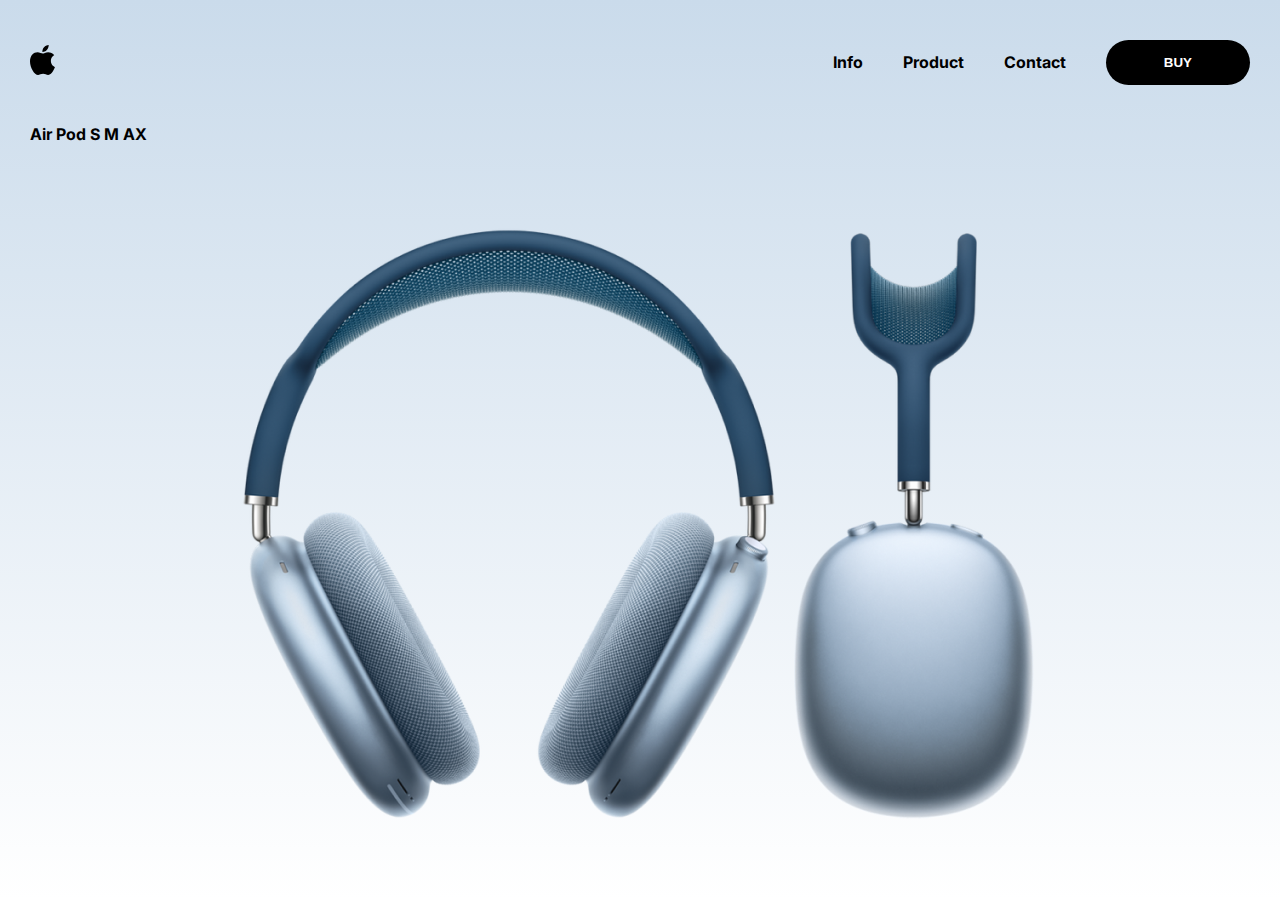
==== new project/index.html @ f5b7987e "style header" ====
<!DOCTYPE html>
<html lang="en">
  <head>
    <meta charset="UTF-8" />
    <meta name="viewport" content="width=device-width, initial-scale=1.0" />
    <meta http-equiv="X-UA-Compatible" content="ie=edge" />
    <title>Document</title>
    <link rel="preconnect" href="https://fonts.googleapis.com" />
    <link rel="preconnect" href="https://fonts.gstatic.com" crossorigin />
    <link rel="preconnect" href="https://fonts.googleapis.com" />
    <link rel="preconnect" href="https://fonts.gstatic.com" crossorigin />
    <link
      href="https://fonts.googleapis.com/css2?family=Inter:wght@500;700&display=swap"
      rel="stylesheet"
    />
    <link rel="stylesheet" href="css/reset.css" />
    <link rel="stylesheet" href="css/style.css" />
  </head>
  <body>
    <header class="header">
      <div class="container">
        <div class="header__top">
          <a href="#" class="logo">
            <img src="images/logo.svg" alt="logo" />
          </a>
          <nav class="menu">
            <ul class="menu__list">
              <li class="menu__item">
                <a href="#" class="menu__link">Info</a>
              </li>
              <li class="menu__item">
                <a href="#" class="menu__link">Product</a>
              </li>
              <li class="menu__item">
                <a href="#" class="menu__link">Contact</a>
              </li>
              <li class="menu__item">
                <button class="menu__btn">BUY</button>
              </li>
            </ul>
          </nav>
        </div>
        <div class="header__content">
          <h1 class="title">
            <span class="title--">Air</span>
            <span class="title--">Pod</span>
            <span class="title--">S</span>
            <span class="title--">M</span>
            <span class="title--">AX</span>
          </h1>
          <div class="header__content-images">
            <!-- <img src="images/airpods-black.png" alt="" /> -->
            <img src="images/airpods-blue.png" alt="" />
            <!-- <img src="images/airpods-green.png" alt="" />
            <img src="images/airpods-red.png" alt="" />
            <img src="images/airpods-white.png" alt="" /> -->
          </div>
        </div>
      </div>
    </header>

    <script src="js/main.js"></script>
  </body>
</html>
---- new project/css/style.css ----
html {
  box-sizing: border-box;
}

*,
**::before,
**::after {
  box-sizing: inherit;
}

a {
  color: inherit;
  text-decoration: none;
}

button {
  padding: 0;
  border: none;
  background-color: transparent;
  cursor: pointer;
}

ul {
  list-style: none;
}

body {
  font-family: "Inter", sans-serif;
  color: #000;
  font-size: 16px;
  font-weight: 500;
  line-height: 1.2;
}

.container {
  max-width: 1220px;
  padding: 0 10px;
  margin: 0 auto;
}

.header {
  background: linear-gradient(180deg, #cadbeb 0%, rgba(235, 235, 235, 0) 100%);
  height: 100vh;
}

.header__top {
  display: flex;
  align-items: center;
  justify-content: space-between;
  padding: 40px 0;
}

.menu__list {
  display: flex;
  align-items: center;
  gap: 0 40px;
  font-weight: 700;
}

.menu__btn {
  padding: 15px 58px;
  border-radius: 30px;
  background-color: #000;
  font-weight: 700;
  text-transform: uppercase;
  color: #fff;
}

.header__content-images {
  text-align: center;
}
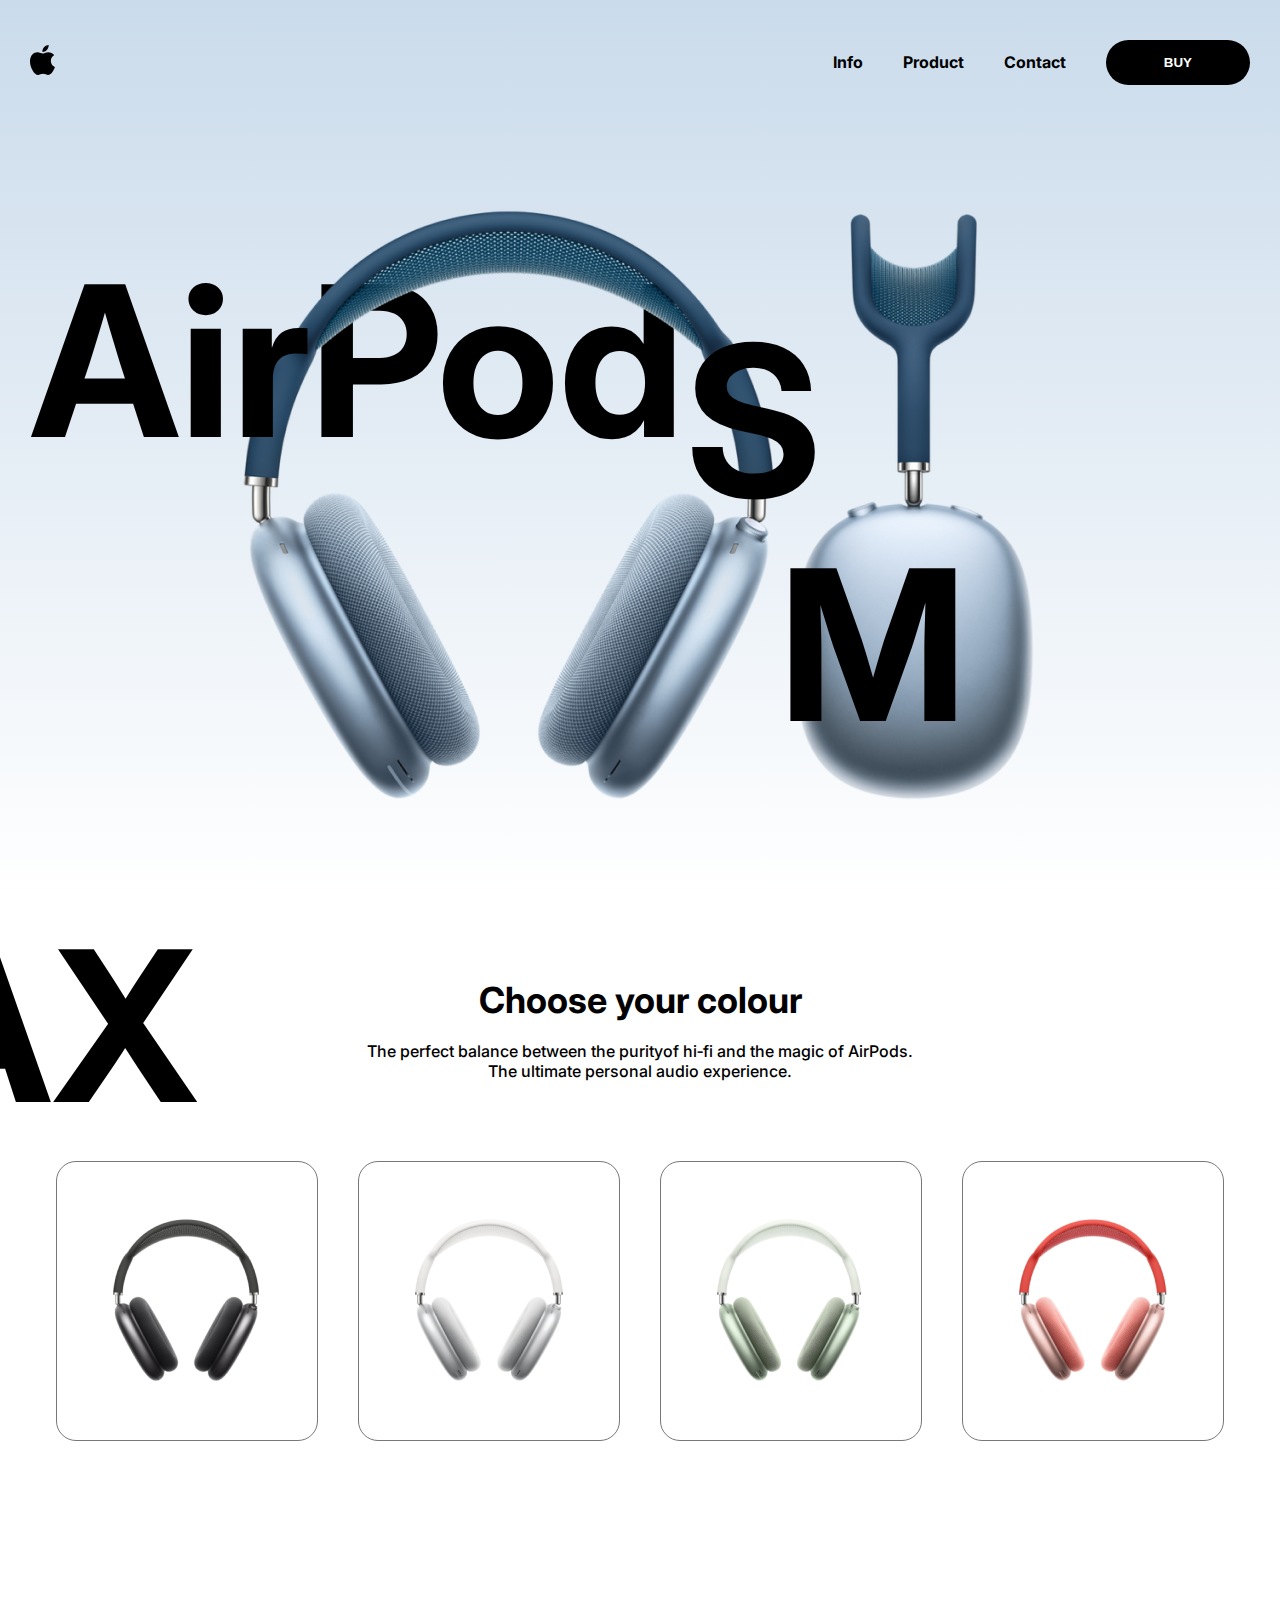
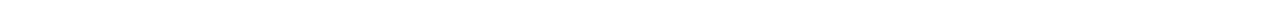
==== commit fe10cf03: "add section 2" ====
--- a/new project/index.html
+++ b/new project/index.html
@@ -42,11 +42,9 @@
         </div>
         <div class="header__content">
           <h1 class="title">
-            <span class="title--">Air</span>
-            <span class="title--">Pod</span>
-            <span class="title--">S</span>
-            <span class="title--">M</span>
-            <span class="title--">AX</span>
+            <span class="title--air">Air</span
+            ><span class="title--pod">Pod</span><span class="title--s">S</span
+            ><span class="title--m">M</span><span class="title--ax">AX</span>
           </h1>
           <div class="header__content-images">
             <!-- <img src="images/airpods-black.png" alt="" /> -->
@@ -58,7 +56,34 @@
         </div>
       </div>
     </header>
-
+    <main class="main">
+      <section class="choose-color">
+        <div class="container">
+          <h2 class="choose-color__title">Choose your colour</h2>
+          <p class="choose-color__text">
+            The perfect balance between the purityof hi‑fi and the magic of
+            AirPods. The ultimate personal audio experience.
+          </p>
+          <div class="choose-color__list">
+            <button class="choose__color-btn">
+              <img src="images/btn-black.png" alt="AirPods" />
+            </button>
+            <button class="choose__color-btn">
+              <img src="images/btn-white.png" alt="AirPods" />
+            </button>
+            <button class="choose__color-btn">
+              <img src="images/btn-green.png" alt="AirPods" />
+            </button>
+            <button class="choose__color-btn">
+              <img src="images/btn-red.png" alt="AirPods" />
+            </button>
+            <!-- <button class="choose__color-btn">
+              <img src="images/btn-blue.png" alt="AirPods" />
+            </button> -->
+          </div>
+        </div>
+      </section>
+    </main>
     <script src="js/main.js"></script>
   </body>
 </html>
--- a/new project/css/style.css
+++ b/new project/css/style.css
@@ -39,8 +39,7 @@
 }
 
 .header {
-  background: linear-gradient(180deg, #cadbeb 0%, rgba(235, 235, 235, 0) 100%);
-  height: 100vh;
+  min-height: 100vh;
 }
 
 .header__top {
@@ -68,4 +67,75 @@
 
 .header__content-images {
   text-align: center;
+  padding-bottom: 50px;
 }
+
+.header__content-images::before {
+  content: "";
+  position: absolute;
+  top: 0;
+  left: 0;
+  right: 0;
+  bottom: 0;
+  width: 100%;
+  background: linear-gradient(180deg, #cadbeb 0%, rgba(235, 235, 235, 0) 100%);
+  z-index: -2;
+}
+
+.title {
+  font-size: 210px;
+  font-weight: 700;
+  position: absolute;
+  padding-top: 110px;
+}
+
+.title--pod {
+  position: relative;
+  z-index: -1;
+}
+
+.title--s {
+  display: inline-block;
+  transform: translateY(60px);
+}
+
+.title--m {
+  display: inline-block;
+  transform: translate(-43px, 284px);
+}
+
+.title--ax {
+  display: inline-block;
+  transform: translate(-128px, 413px);
+  position: relative;
+  z-index: -1;
+}
+
+.choose-color {
+  padding: 45px 0 180px;
+  text-align: center;
+}
+
+.choose-color__title {
+  font-size: 36px;
+  font-weight: 700;
+  max-width: 555px;
+  margin: 0 auto 20px;
+}
+
+.choose-color__text {
+  max-width: 555px;
+  margin: 0 auto 80px;
+}
+
+.choose-color__list {
+  display: flex;
+  gap: 40px;
+  justify-content: center;
+}
+
+.choose__color-btn {
+  border-radius: 20px;
+  border: 1px solid #777;
+  padding: 50px 55px;
+}
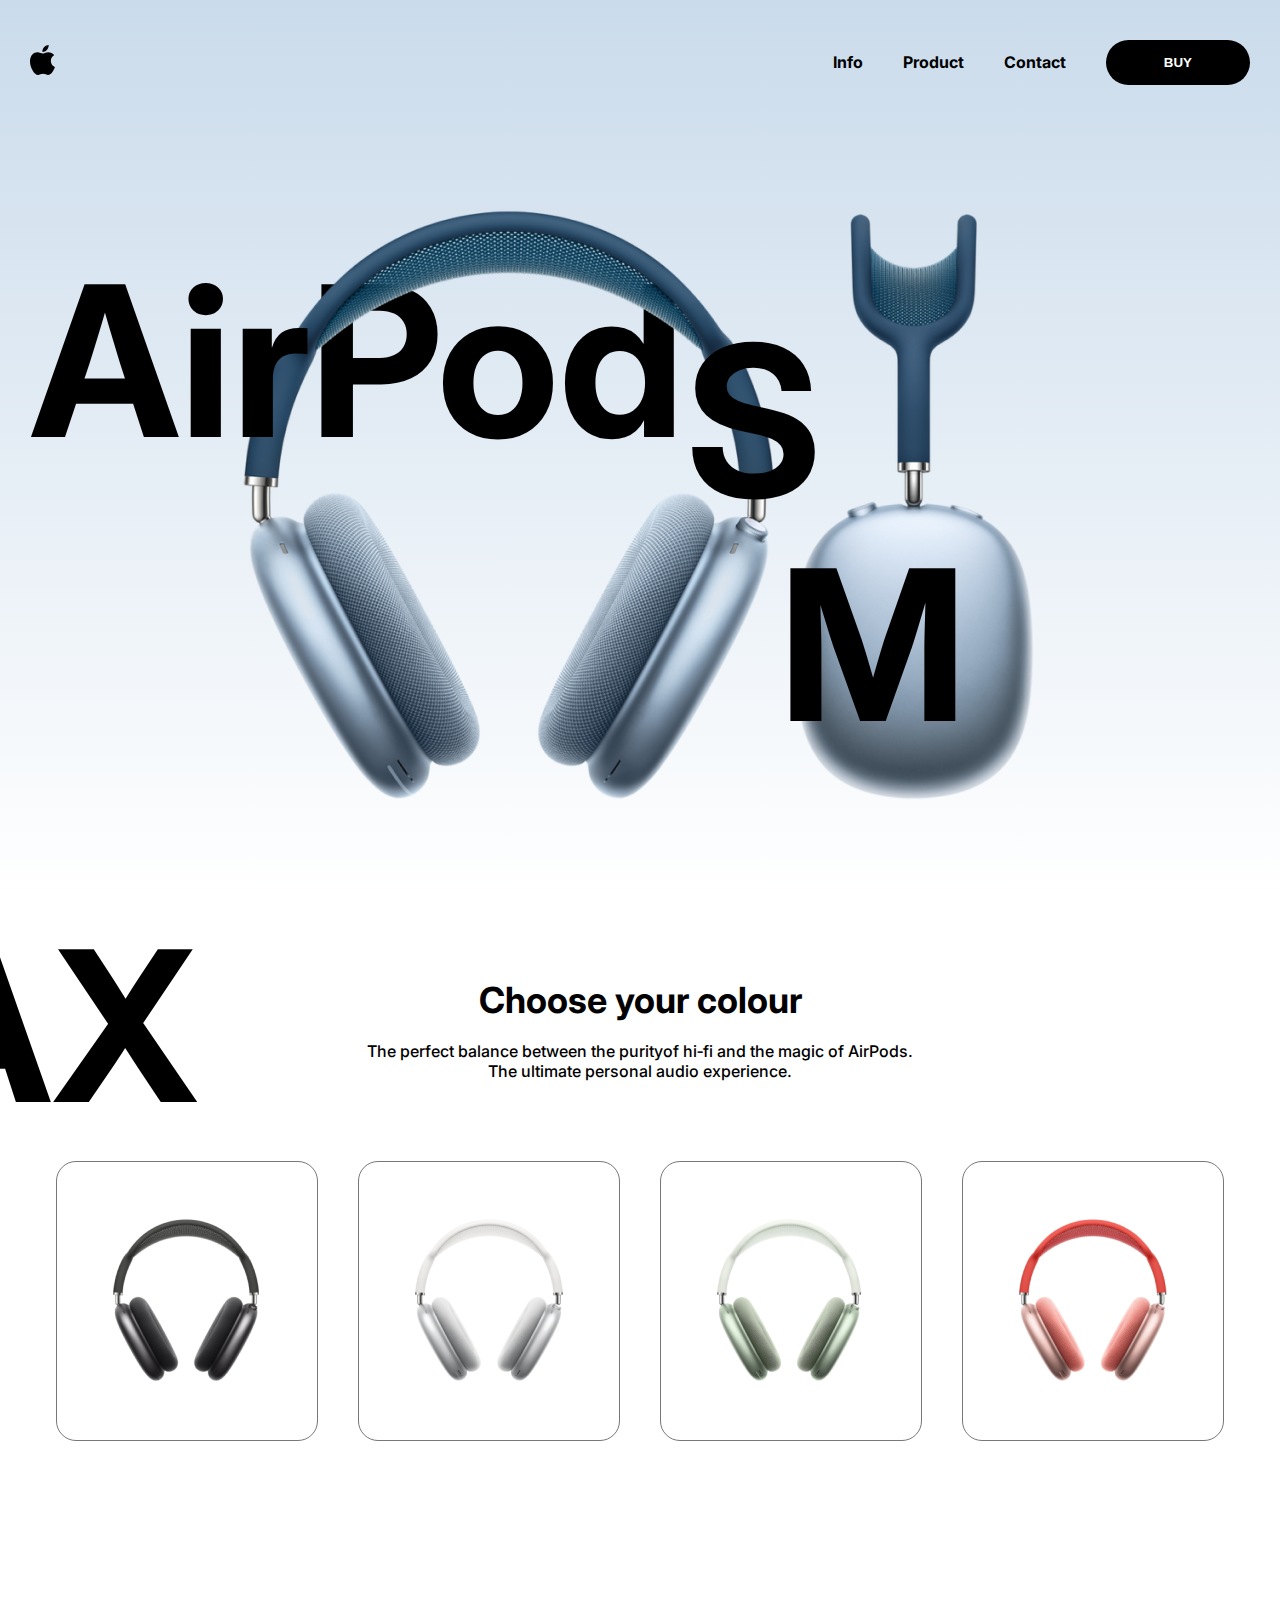
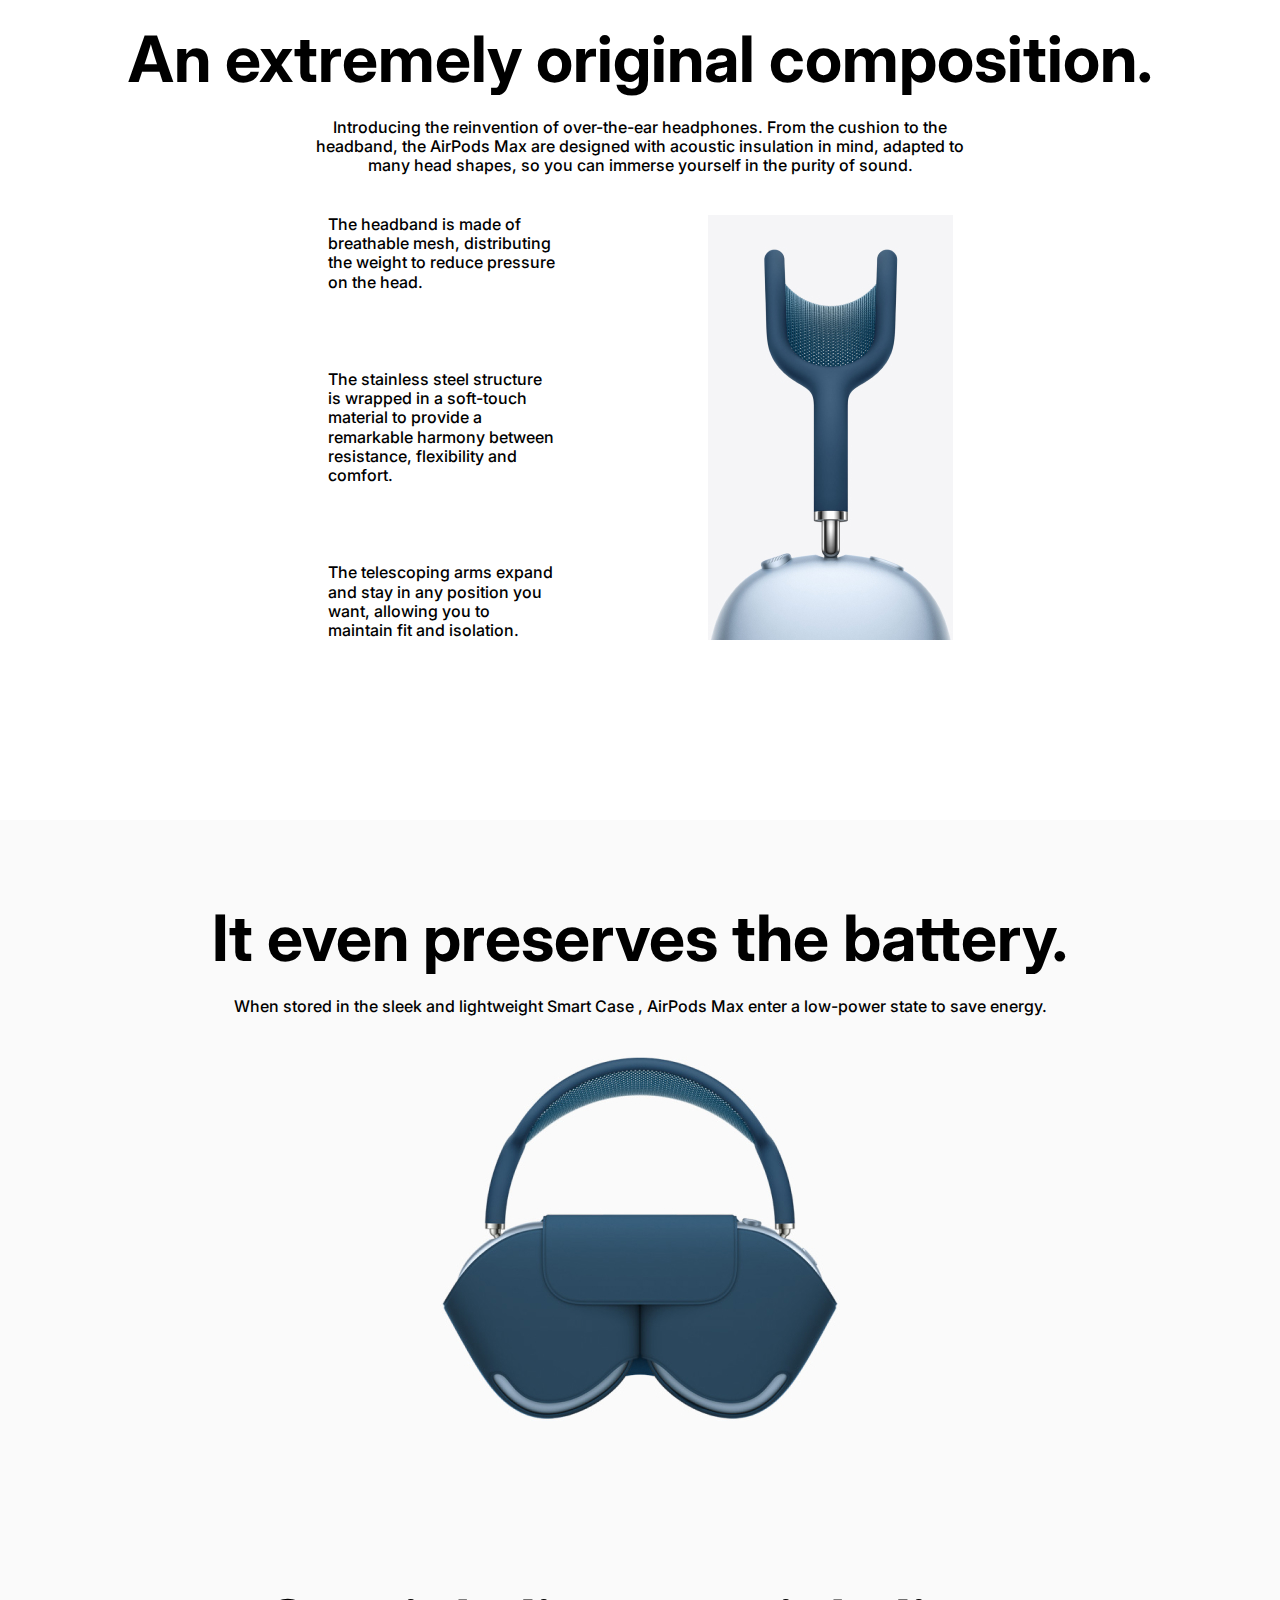
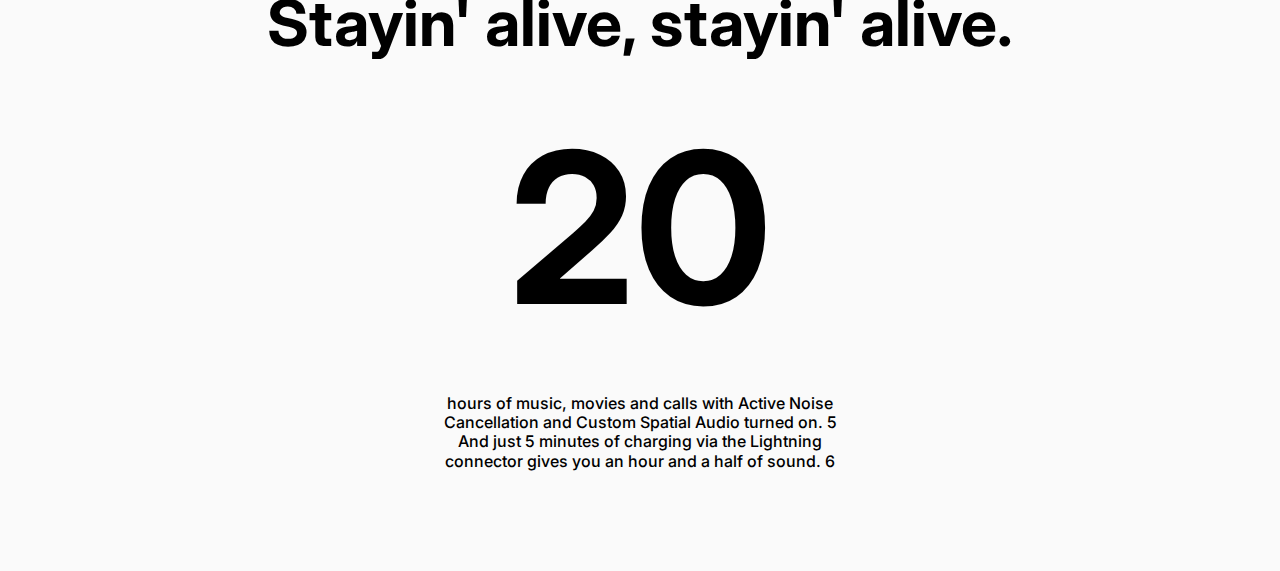
==== commit b26a6f22: "add section case" ====
--- a/new project/index.html
+++ b/new project/index.html
@@ -83,6 +83,66 @@
           </div>
         </div>
       </section>
+      <section class="composition">
+        <div class="container">
+          <h2 class="composition__title main__title">
+            An extremely original composition.
+          </h2>
+          <p class="composition__text">
+            Introducing the reinvention of over-the-ear headphones. From the
+            cushion to the headband, the AirPods Max are designed with acoustic
+            insulation in mind, adapted to many head shapes, so you can immerse
+            yourself in the purity of sound.
+          </p>
+          <div class="composition__inner">
+            <div class="composition__inner-text">
+              <p>
+                The headband is made of breathable mesh, distributing the weight
+                to reduce pressure on the head.
+              </p>
+              <p>
+                The stainless steel structure is wrapped in a soft-touch
+                material to provide a remarkable harmony between resistance,
+                flexibility and comfort.
+              </p>
+              <p>
+                The telescoping arms expand and stay in any position you want,
+                allowing you to maintain fit and isolation.
+              </p>
+            </div>
+            <img src="images/side-blue.jpg" alt="side" />
+            <!-- <img src="images/side-red.jpg" alt="side">
+            <img src="images/side-green.jpg" alt="side">
+            <img src="images/airpods-white.png" alt="side">
+            <img src="images/btn-black.png" alt="side"> -->
+          </div>
+        </div>
+      </section>
+      <section class="case">
+        <div class="container">
+          <h2 class="case__title main__title">
+            It even preserves the battery.
+          </h2>
+          <p class="case__text">
+            When stored in the sleek and lightweight Smart Case , AirPods Max
+            enter a low-power state to save energy.
+          </p>
+          <img src="images/case-blue.jpg" alt="case" />
+          <!-- <img src="images/case-red.jpg" alt="case">
+          <img src="images/case-green.jpg" alt="case">
+          <img src="images/case-white.jpg" alt="case">
+          <img src="images/case-black.jpg" alt="case"> -->
+          <h2 class="energy__title main__title">
+            Stayin' alive, stayin' alive.
+          </h2>
+          <p class="energy__num">20</p>
+          <p class="energy__text">
+            hours of music, movies and calls with Active Noise Cancellation and
+            Custom Spatial Audio turned on. 5 And just 5 minutes of charging via
+            the Lightning connector gives you an hour and a half of sound. 6
+          </p>
+        </div>
+      </section>
     </main>
     <script src="js/main.js"></script>
   </body>
--- a/new project/css/style.css
+++ b/new project/css/style.css
@@ -36,6 +36,12 @@
   max-width: 1220px;
   padding: 0 10px;
   margin: 0 auto;
+}
+
+.main__title {
+  font-size: 64px;
+  font-weight: 700;
+  margin-bottom: 20px;
 }
 
 .header {
@@ -139,3 +145,61 @@
   border: 1px solid #777;
   padding: 50px 55px;
 }
+
+.composition {
+  margin-bottom: 180px;
+}
+
+.composition__title {
+  text-align: center;
+}
+
+.composition__text {
+  text-align: center;
+  max-width: 655px;
+  margin: 0 auto 40px;
+}
+.composition__inner {
+  max-width: 625px;
+  margin: 0 auto;
+  display: flex;
+  justify-content: space-between;
+}
+.composition__inner-text {
+  display: flex;
+  flex-direction: column;
+  justify-content: space-between;
+  gap: 15px;
+}
+
+.composition__inner-text p {
+  width: 230px;
+}
+
+.case {
+  background-color: #fafafa;
+  padding: 80px 0 100px;
+  text-align: center;
+}
+
+.case__title {
+}
+.main__title {
+}
+.case__text {
+  max-width: 825px;
+  margin: 0 auto 40px;
+}
+.energy__title {
+  padding-top: 160px;
+  margin-bottom: 40px;
+}
+.energy__num {
+  font-size: 210px;
+  font-weight: 700;
+  margin-bottom: 40px;
+}
+.energy__text {
+  max-width: 400px;
+  margin: 0 auto;
+}
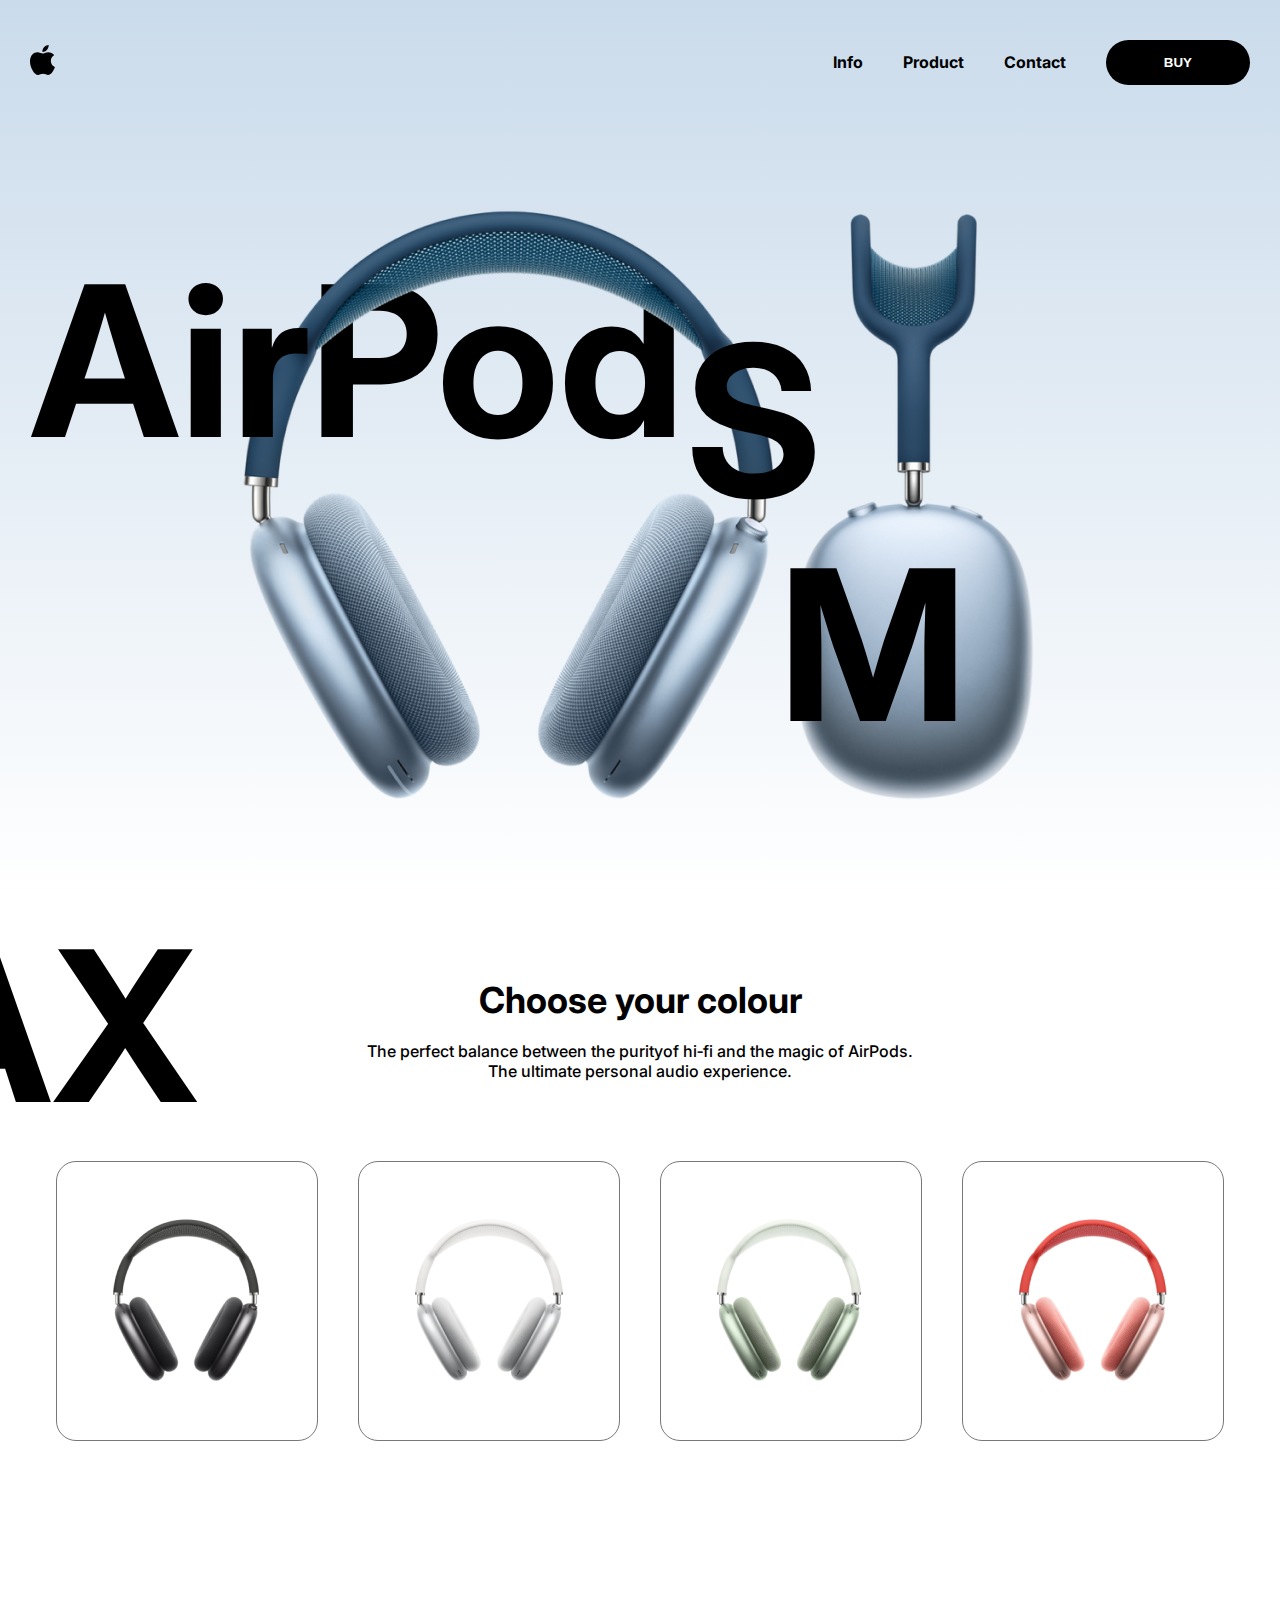
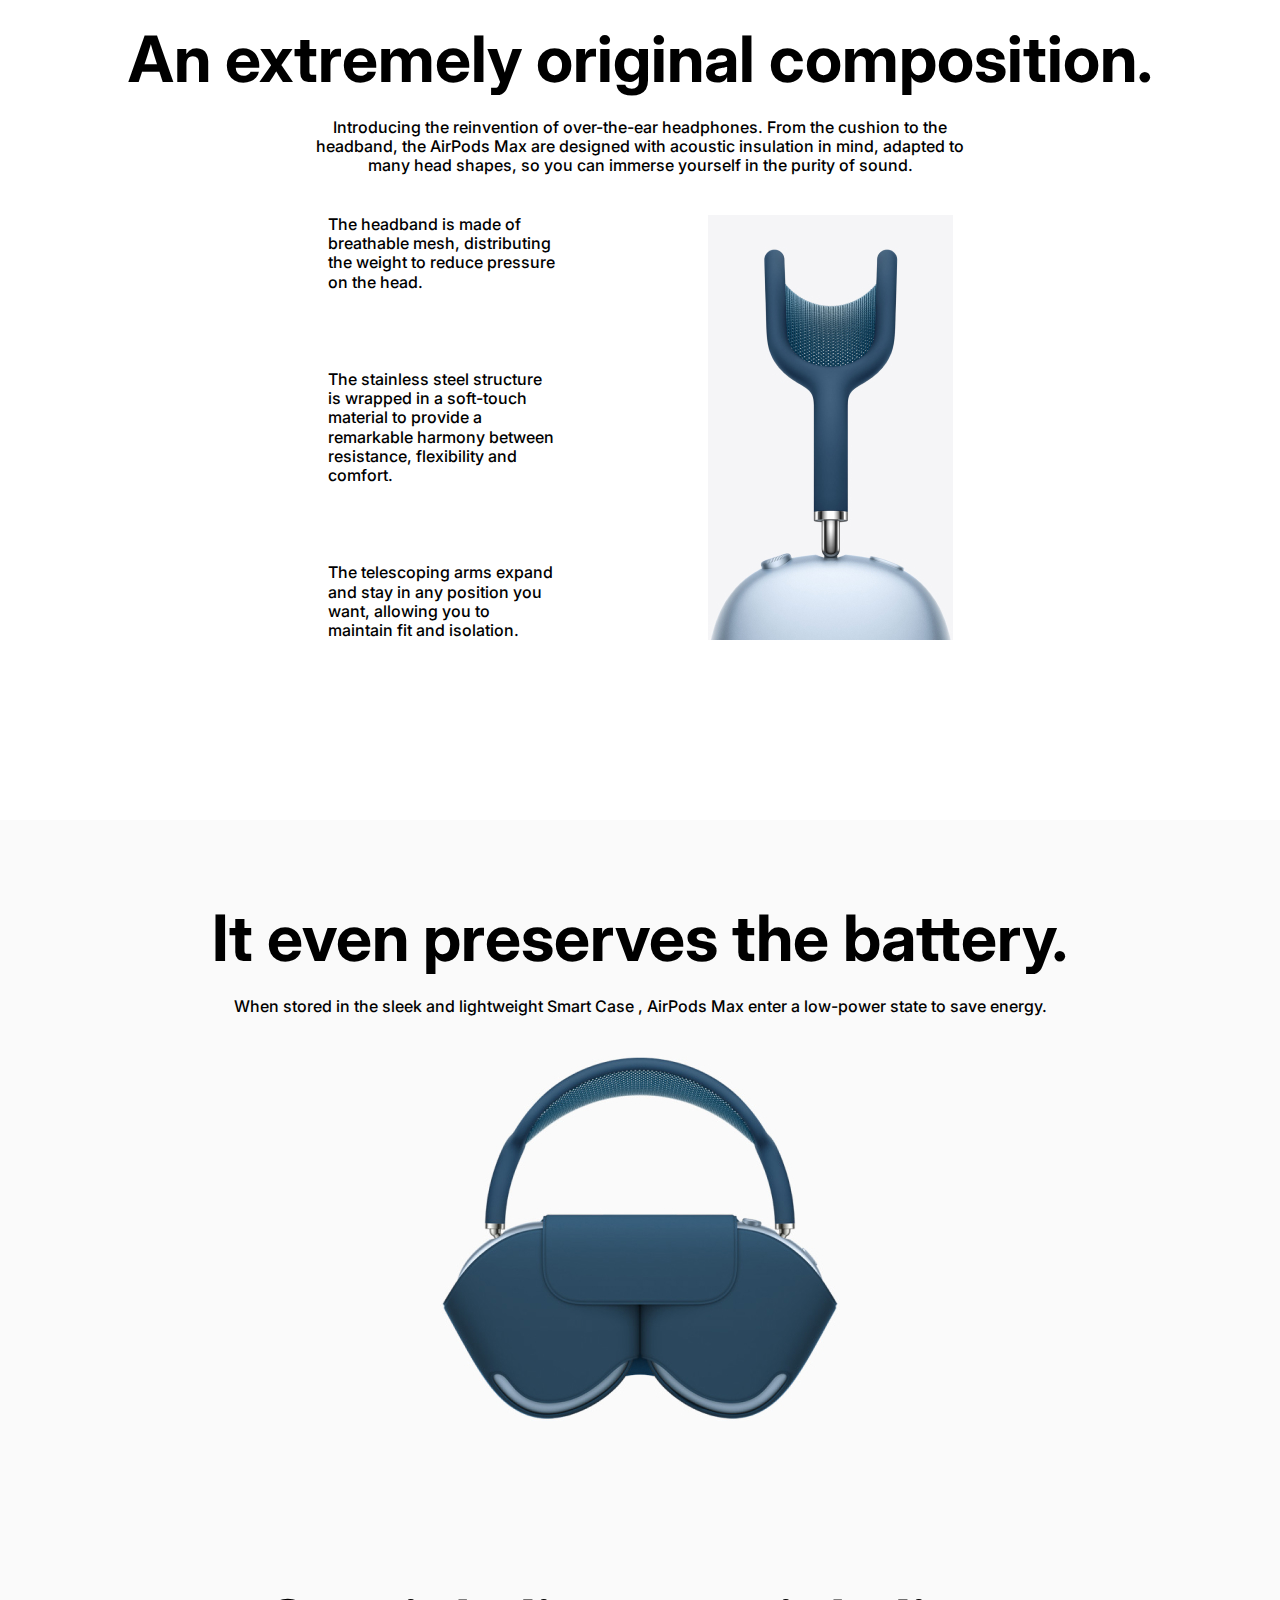
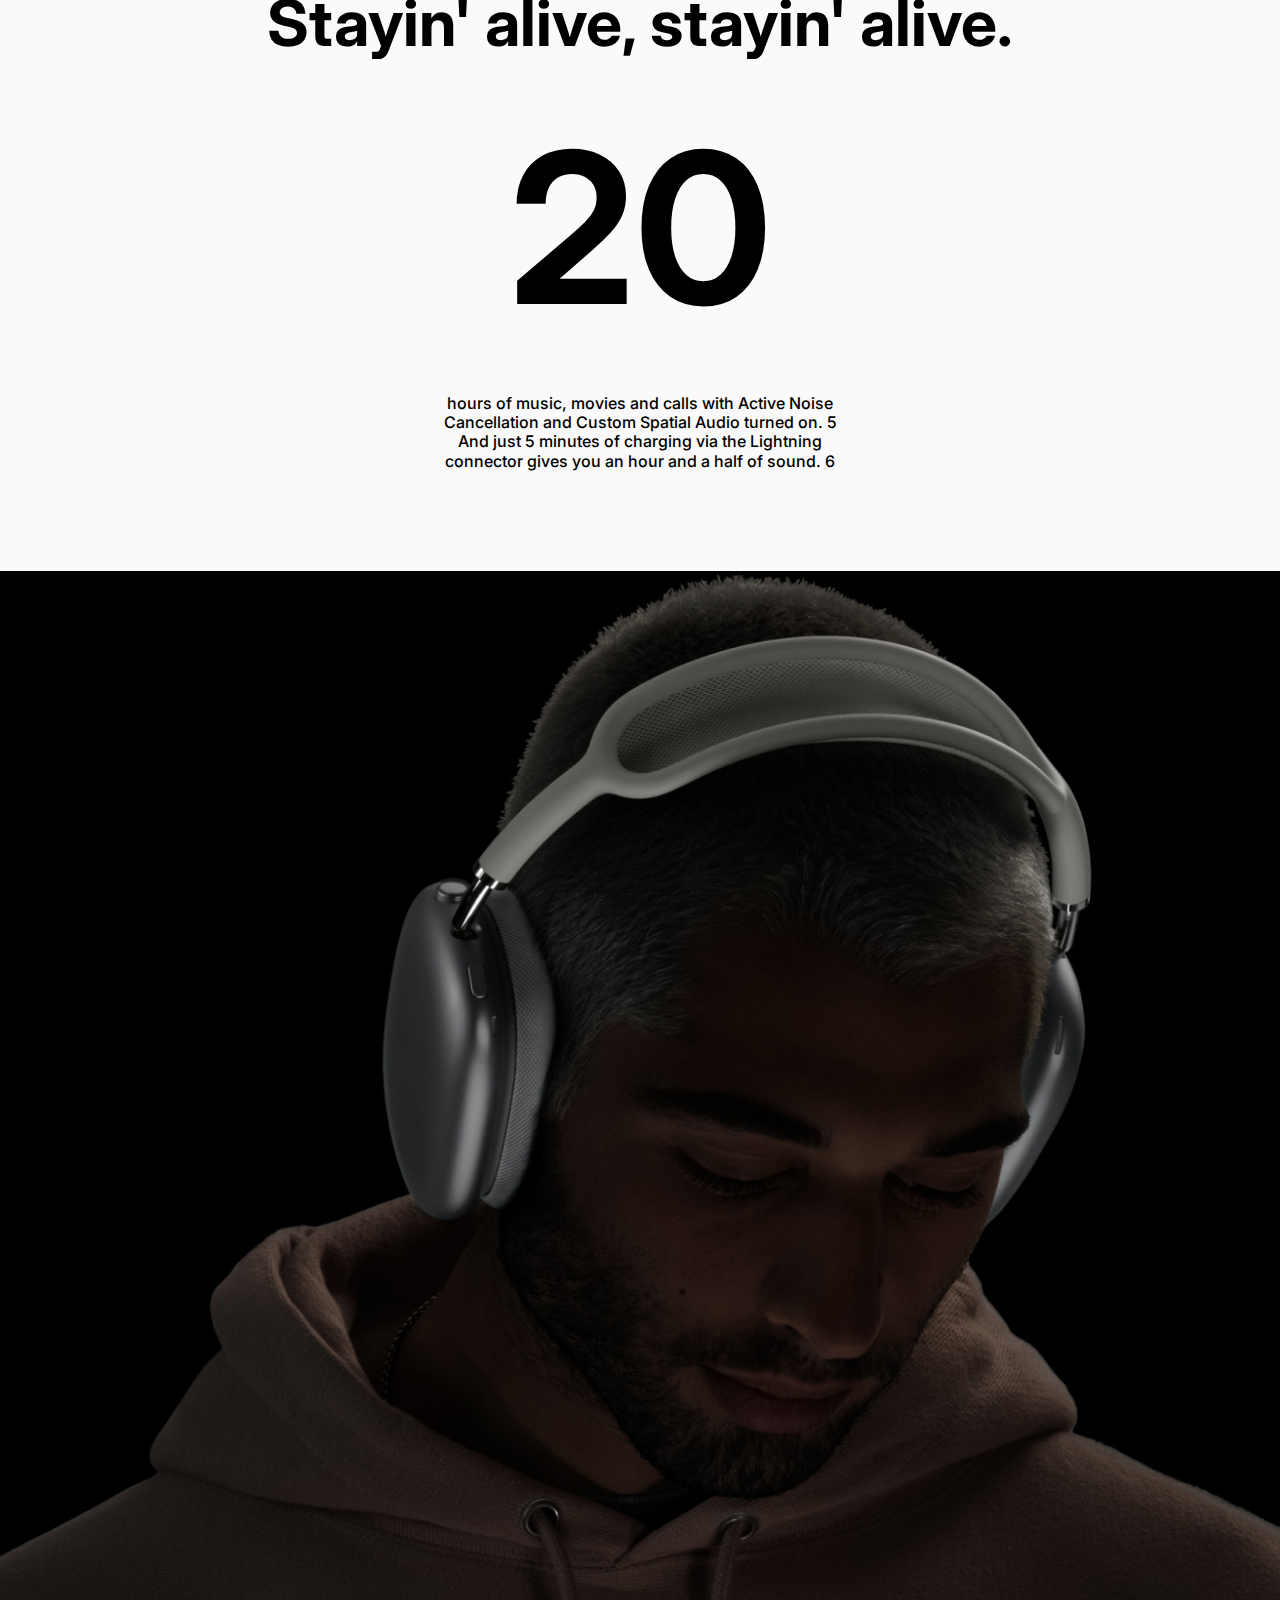
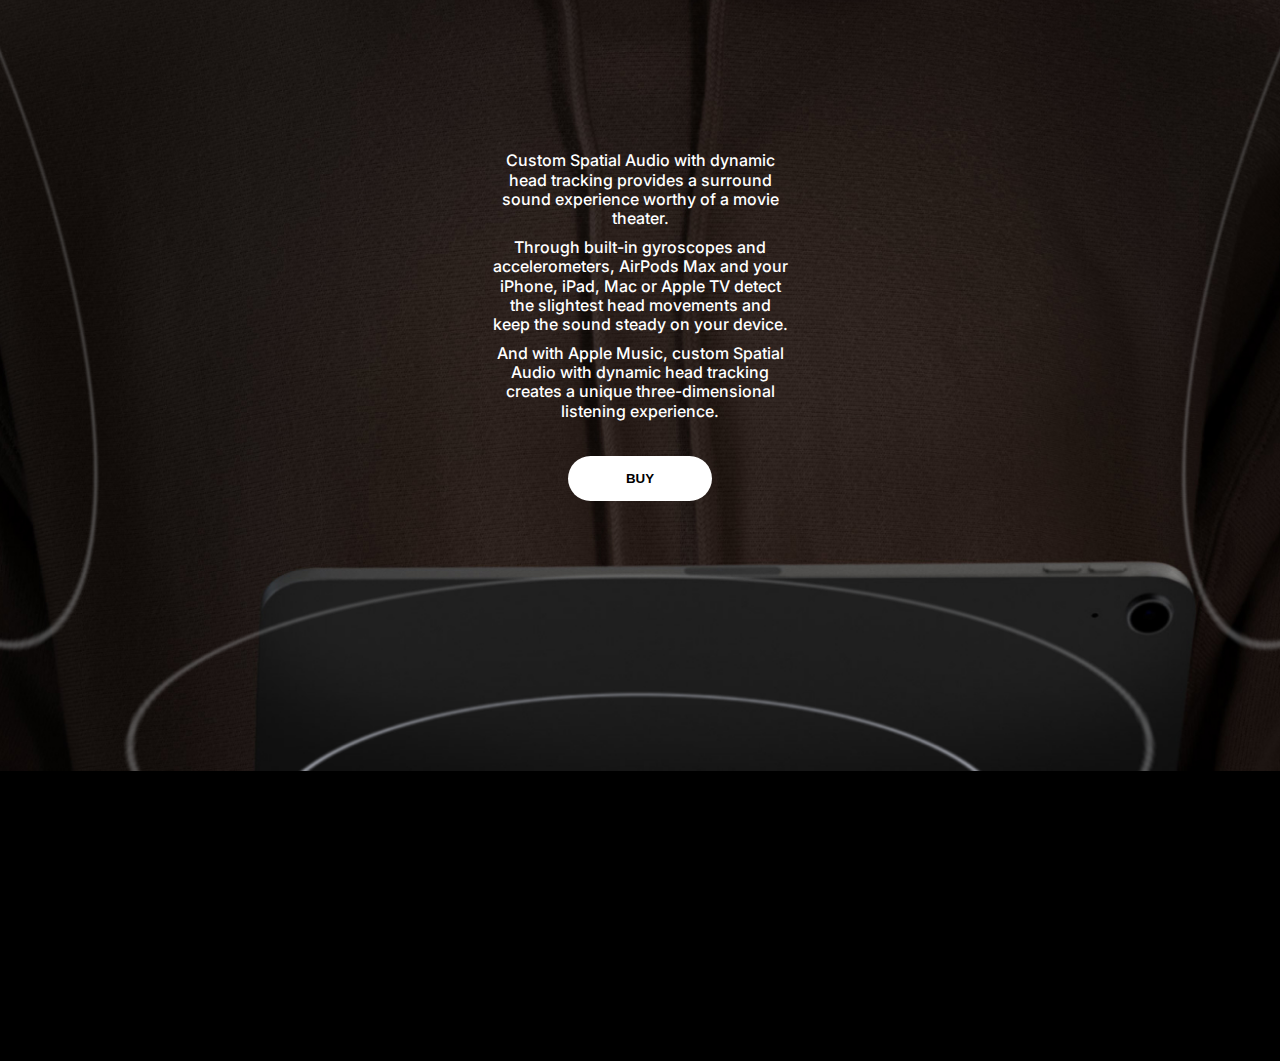
==== commit 31eb77e9: "add section sound" ====
--- a/new project/index.html
+++ b/new project/index.html
@@ -143,7 +143,37 @@
           </p>
         </div>
       </section>
+      <section class="audio">
+        <div class="container">
+          <div class="audio__inner">
+            <div class="audio__box">
+              <p class="audio__text">
+                Custom Spatial Audio with dynamic head tracking provides a
+                surround sound experience worthy of a movie theater.
+              </p>
+              <p class="audio__text">
+                Through built-in gyroscopes and accelerometers, AirPods Max and
+                your iPhone, iPad, Mac or Apple TV detect the slightest head
+                movements and keep the sound steady on your device.
+              </p>
+              <p class="audio__text">
+                And with Apple Music, custom Spatial Audio with dynamic head
+                tracking creates a unique three-dimensional listening
+                experience.
+              </p>
+              <button class="btn">BUY</button>
+            </div>
+          </div>
+        </div>
+      </section>
     </main>
+
+    <footer class="footer">
+
+    </footer>
+
+
+
     <script src="js/main.js"></script>
   </body>
 </html>
--- a/new project/css/style.css
+++ b/new project/css/style.css
@@ -182,10 +182,6 @@
   text-align: center;
 }
 
-.case__title {
-}
-.main__title {
-}
 .case__text {
   max-width: 825px;
   margin: 0 auto 40px;
@@ -203,3 +199,71 @@
   max-width: 400px;
   margin: 0 auto;
 }
+
+.audio {
+  position: relative;
+}
+
+.audio::before {
+  content: "";
+  background-image: url(../images/audio-bg.jpg);
+  background-repeat: no-repeat;
+  background-position: top center;
+  background-size: cover;
+  position: absolute;
+  left: 0;
+  right: 0;
+  top: 0;
+  bottom: 0;
+  width: 100%;
+  height: 100%;
+  z-index: -2;
+}
+
+.audio::after {
+  content: "";
+  position: absolute;
+  background-image: url(../images/sound.png);
+  background-repeat: no-repeat;
+  background-position: bottom center;
+  background-size: cover;
+  bottom: -250px;
+  width: 100%;
+  height: 150vh;
+  left: 0;
+  right: 0;
+  z-index: -1;
+}
+
+.audio__inner {
+  min-height: 200vh;
+  display: flex;
+  justify-content: center;
+  align-items: flex-end;
+}
+
+.audio__box {
+  text-align: center;
+  color: #fff;
+  padding-bottom: 30vh;
+}
+.audio__text {
+  width: 300px;
+  text-align: center;
+  margin-bottom: 10px;
+}
+
+.btn {
+  text-transform: uppercase;
+  font-weight: 700;
+  color: #000;
+  background-color: #fff;
+  padding: 15px 58px;
+  border-radius: 30px;
+  margin-top: 25px;
+}
+
+.footer {
+  padding: 250px 0 40px;
+  background-color: #000;
+}
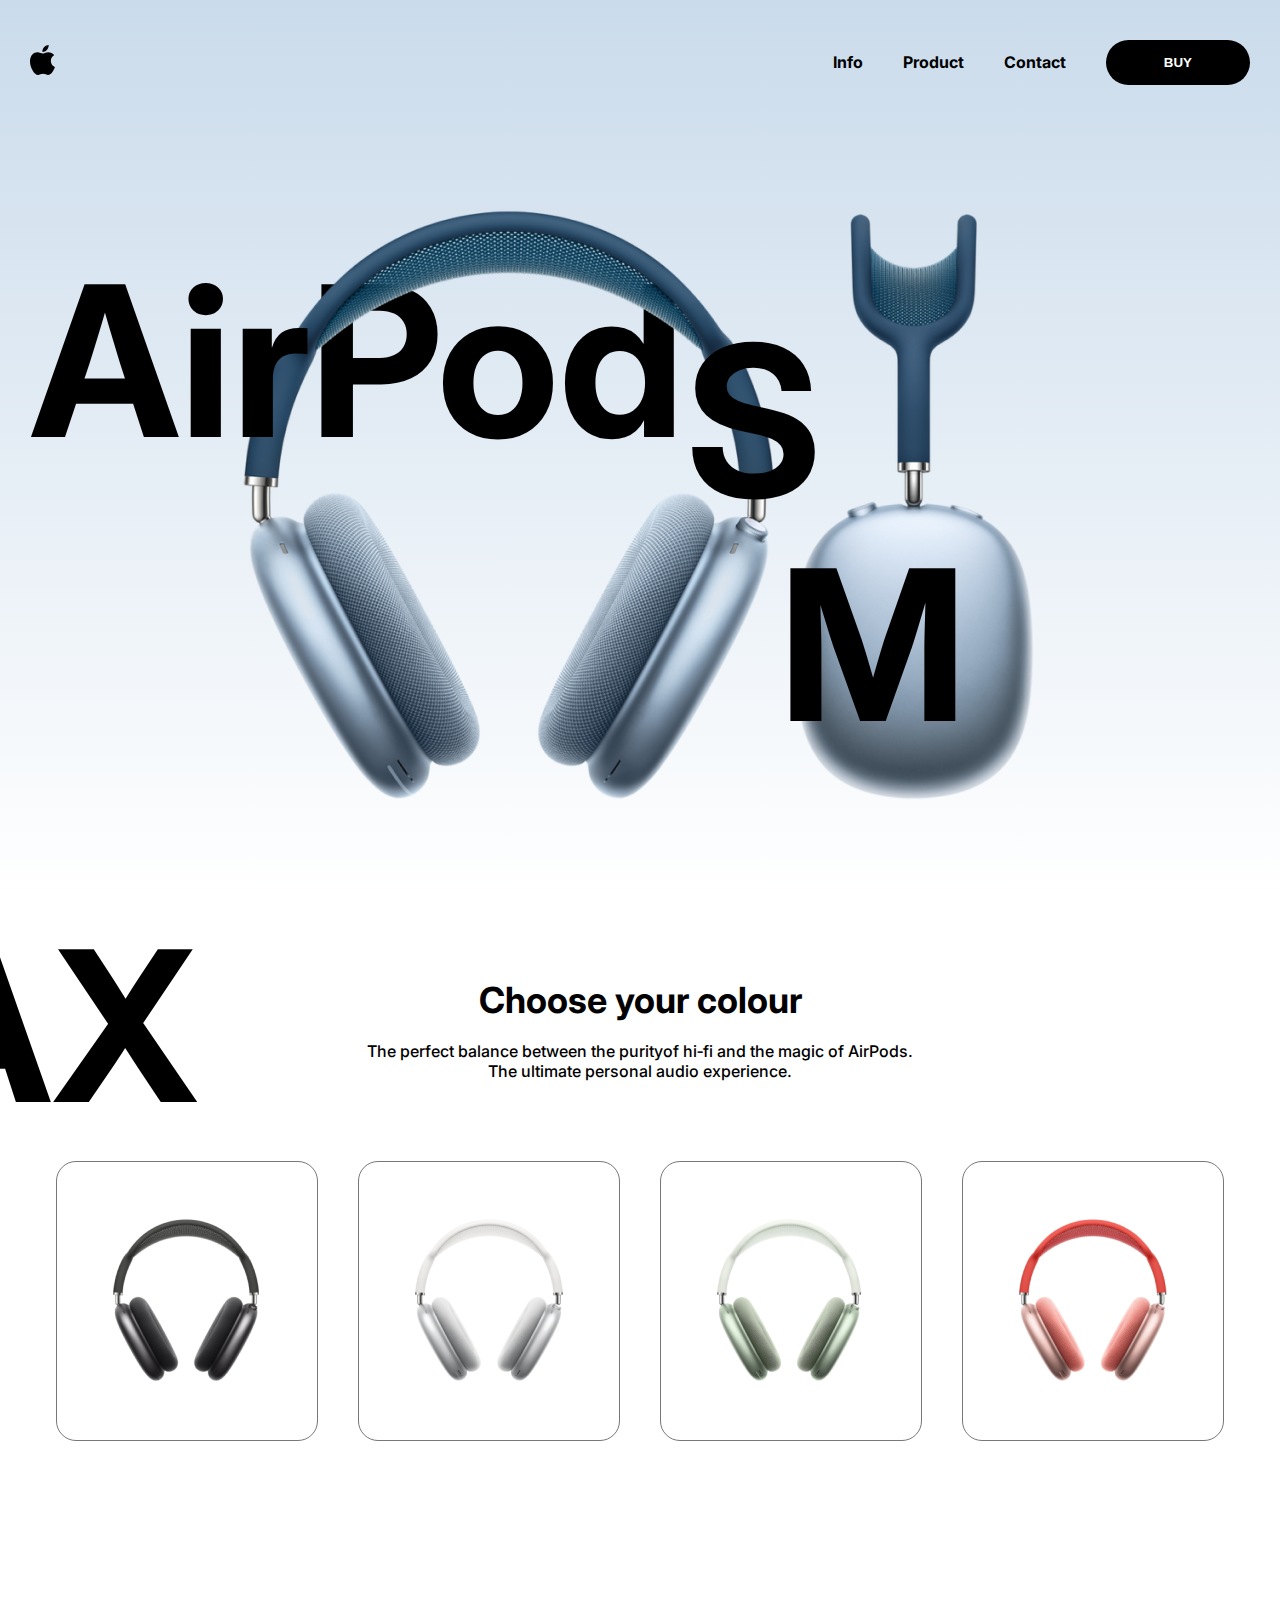
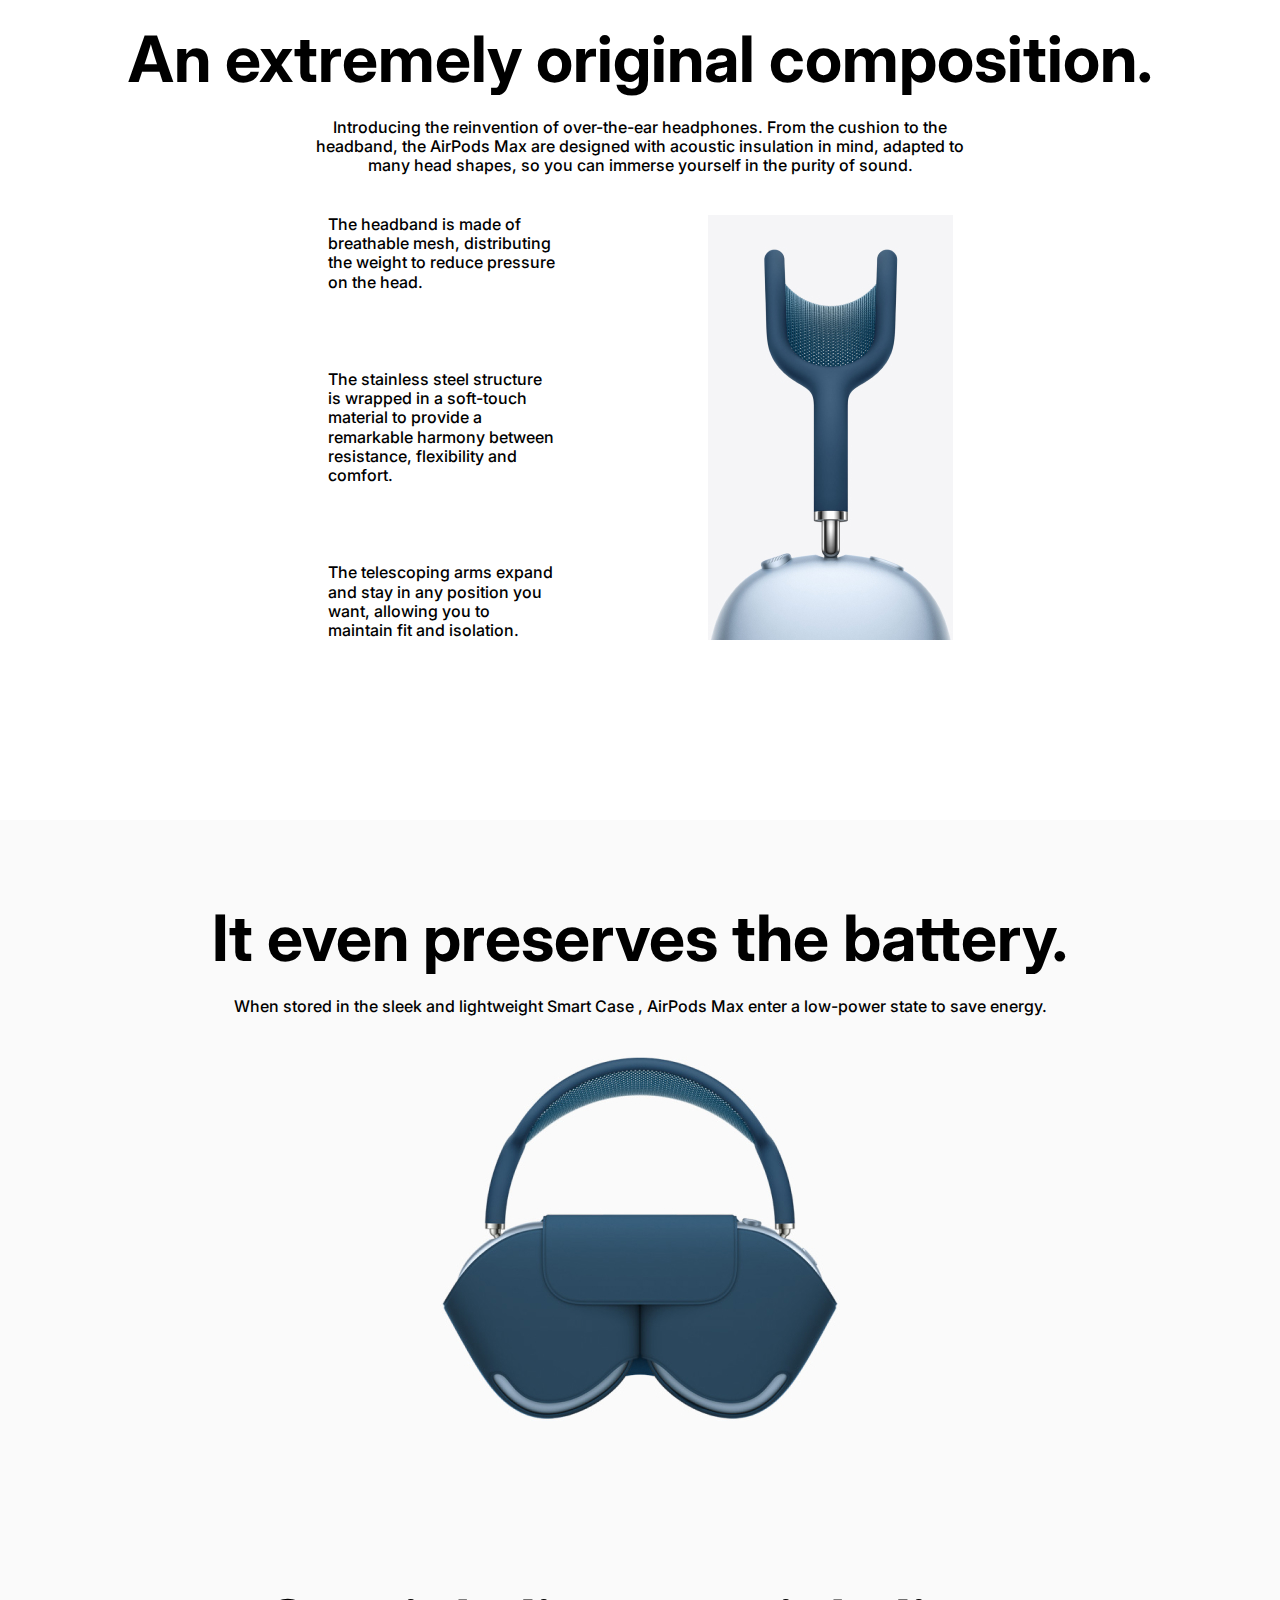
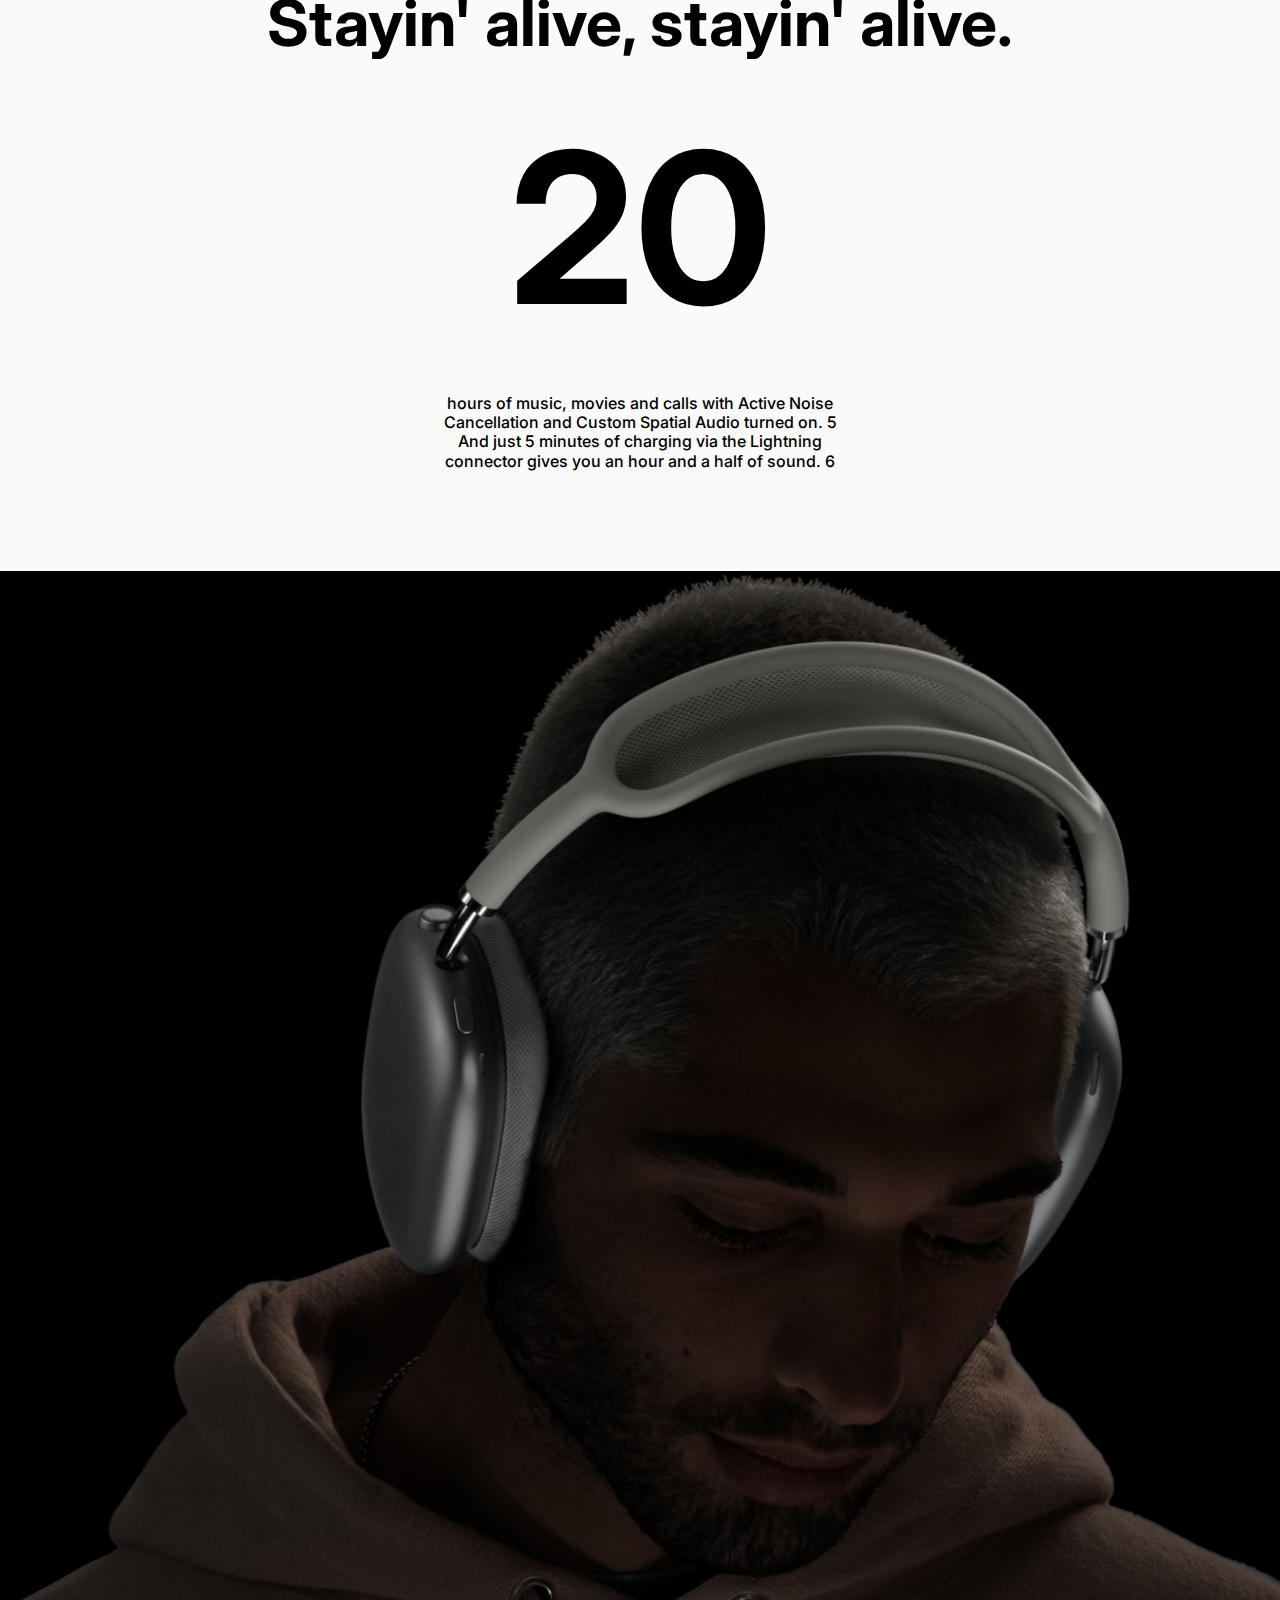
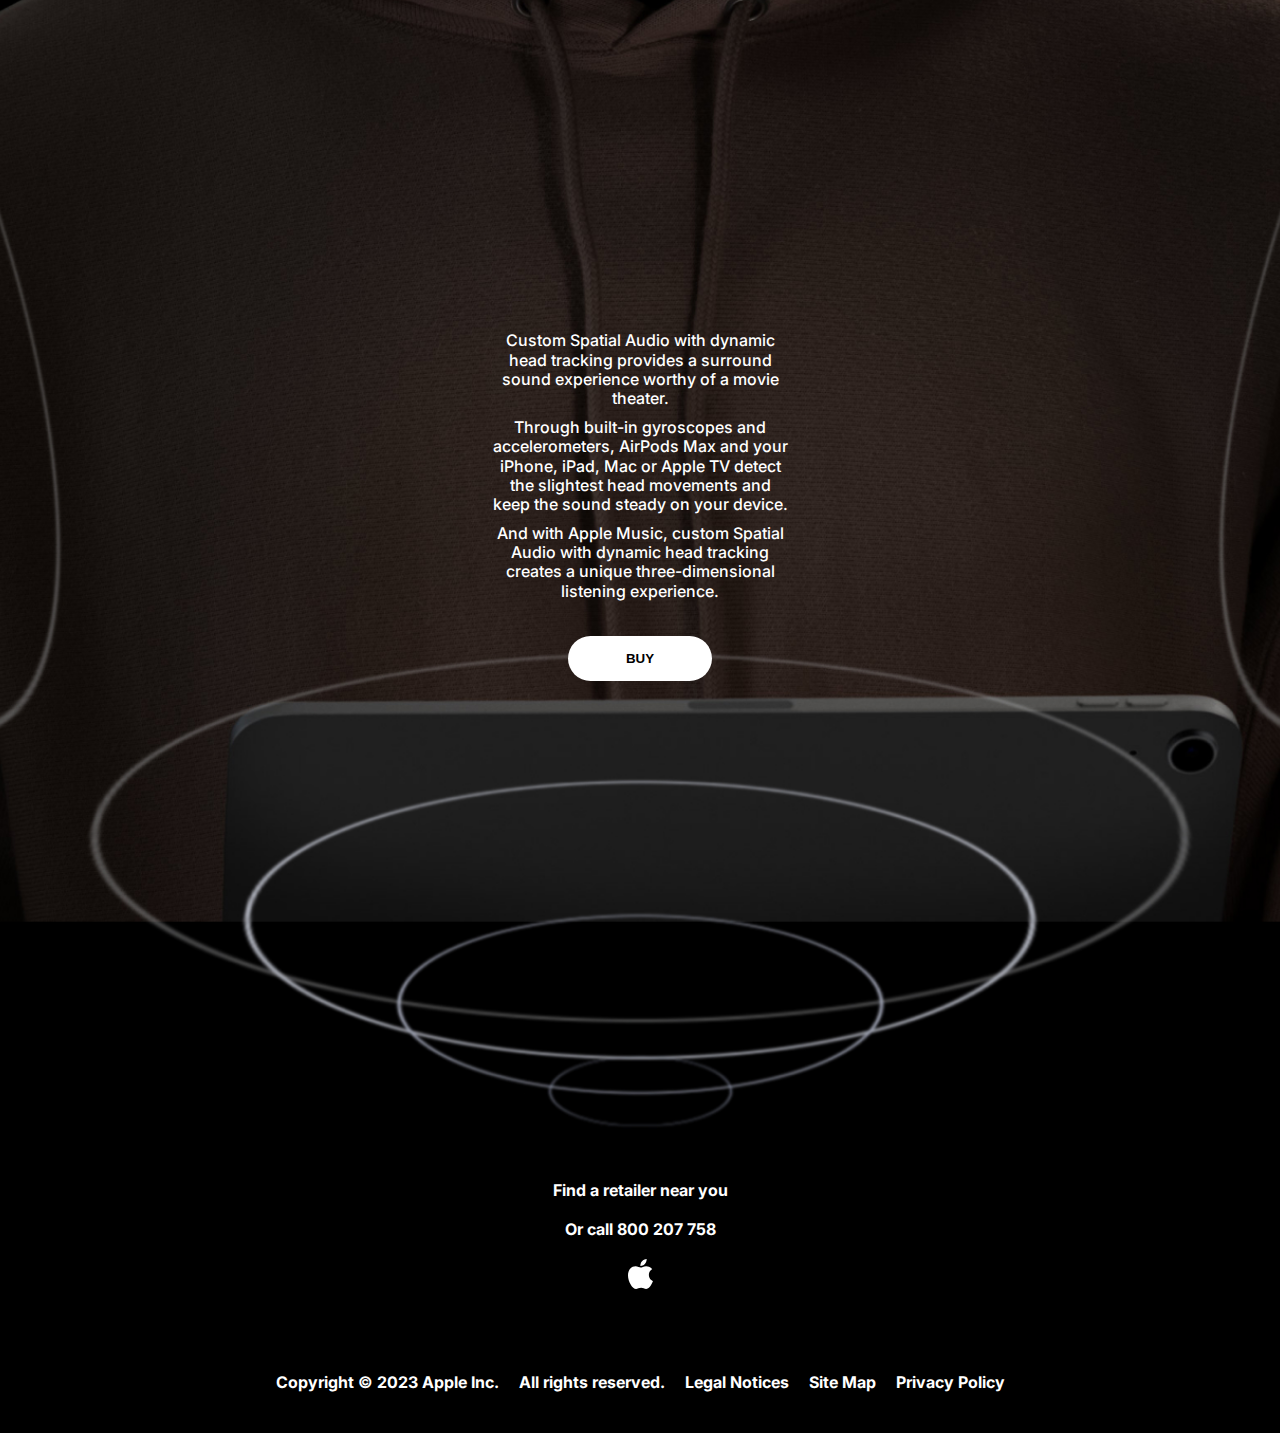
==== commit 06ae4bdf: "add footer" ====
--- a/new project/index.html
+++ b/new project/index.html
@@ -169,10 +169,29 @@
     </main>
 
     <footer class="footer">
-
+      <div class="container">
+        <a href="#" class="footer__link">Find a retailer near you</a>
+        <p class="footer__text">
+          Or call <a href="tel:800 207 758">800 207 758</a>
+        </p>
+        <a href="#" class="logo">
+          <img src="images/logo-white.svg" alt="logo" />
+        </a>
+        <ul class="footer__list">
+          <li class="footer__item">Copyright © 2023 Apple Inc.</li>
+          <li class="footer__item">All rights reserved.</li>
+          <li class="footer__item">
+            <a href="#">Legal Notices</a>
+          </li>
+          <li class="footer__item">
+            <a href="#">Site Map</a>
+          </li>
+          <li class="footer__item">
+            <a href="#">Privacy Policy</a>
+          </li>
+        </ul>
+      </div>
     </footer>
-
-
 
     <script src="js/main.js"></script>
   </body>
--- a/new project/css/style.css
+++ b/new project/css/style.css
@@ -201,10 +201,13 @@
 }
 
 .audio {
-  position: relative;
-}
-
-.audio::before {
+  background-image: url(../images/sound-full.jpg);
+  background-repeat: no-repeat;
+  background-position: top center;
+  background-size: cover;
+}
+
+/* .audio::before {
   content: "";
   background-image: url(../images/audio-bg.jpg);
   background-repeat: no-repeat;
@@ -218,9 +221,9 @@
   width: 100%;
   height: 100%;
   z-index: -2;
-}
-
-.audio::after {
+} */
+
+/* .audio::after {
   content: "";
   position: absolute;
   background-image: url(../images/sound.png);
@@ -233,10 +236,10 @@
   left: 0;
   right: 0;
   z-index: -1;
-}
+} */
 
 .audio__inner {
-  min-height: 200vh;
+  min-height: 240vh;
   display: flex;
   justify-content: center;
   align-items: flex-end;
@@ -245,7 +248,7 @@
 .audio__box {
   text-align: center;
   color: #fff;
-  padding-bottom: 30vh;
+  padding-bottom: 50vh;
 }
 .audio__text {
   width: 300px;
@@ -264,6 +267,23 @@
 }
 
 .footer {
-  padding: 250px 0 40px;
+  padding: 50px 0 40px;
   background-color: #000;
-}
+  color: #fff;
+  text-align: center;
+  font-weight: 700;
+}
+
+
+.footer__text {
+  padding: 20px 0;
+}
+
+
+.footer__list {
+  padding-top: 80px;
+  display: flex;
+  justify-content: center;
+  align-items: center;
+  gap: 0 20px;
+}
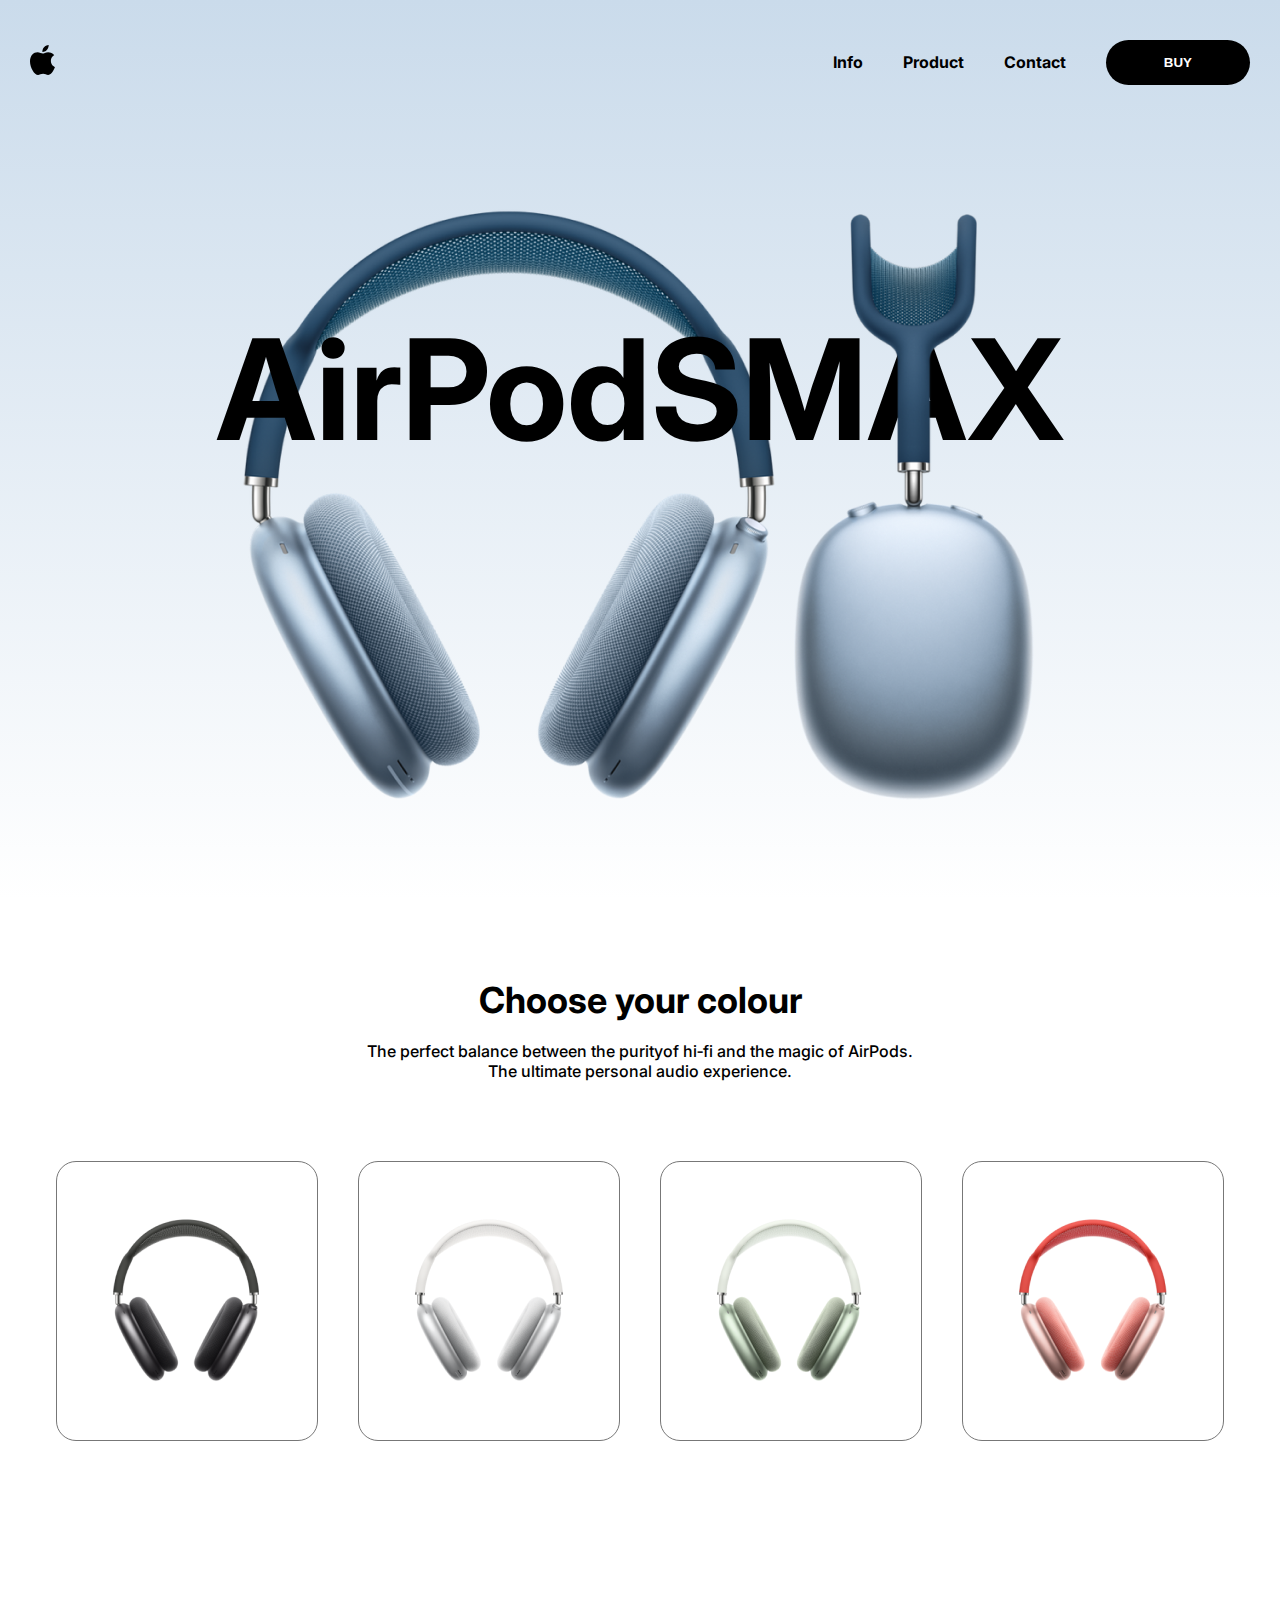
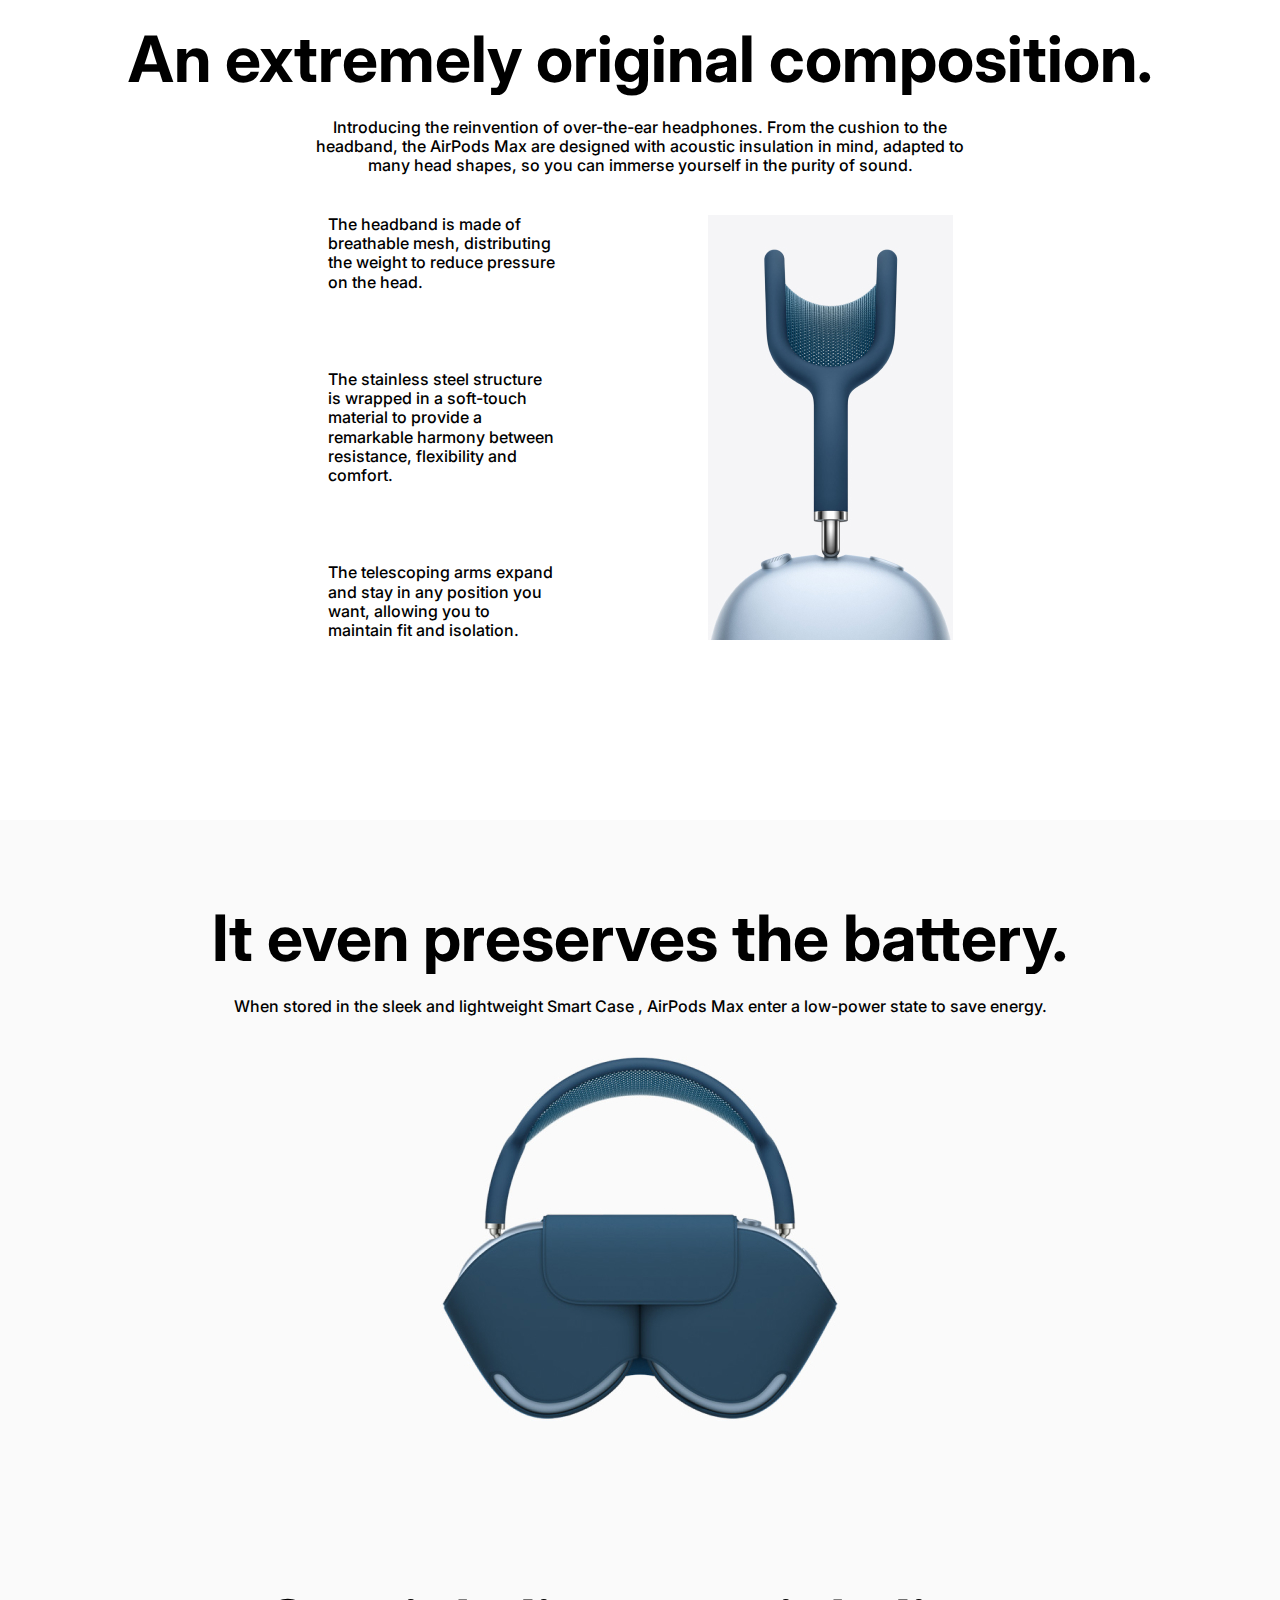
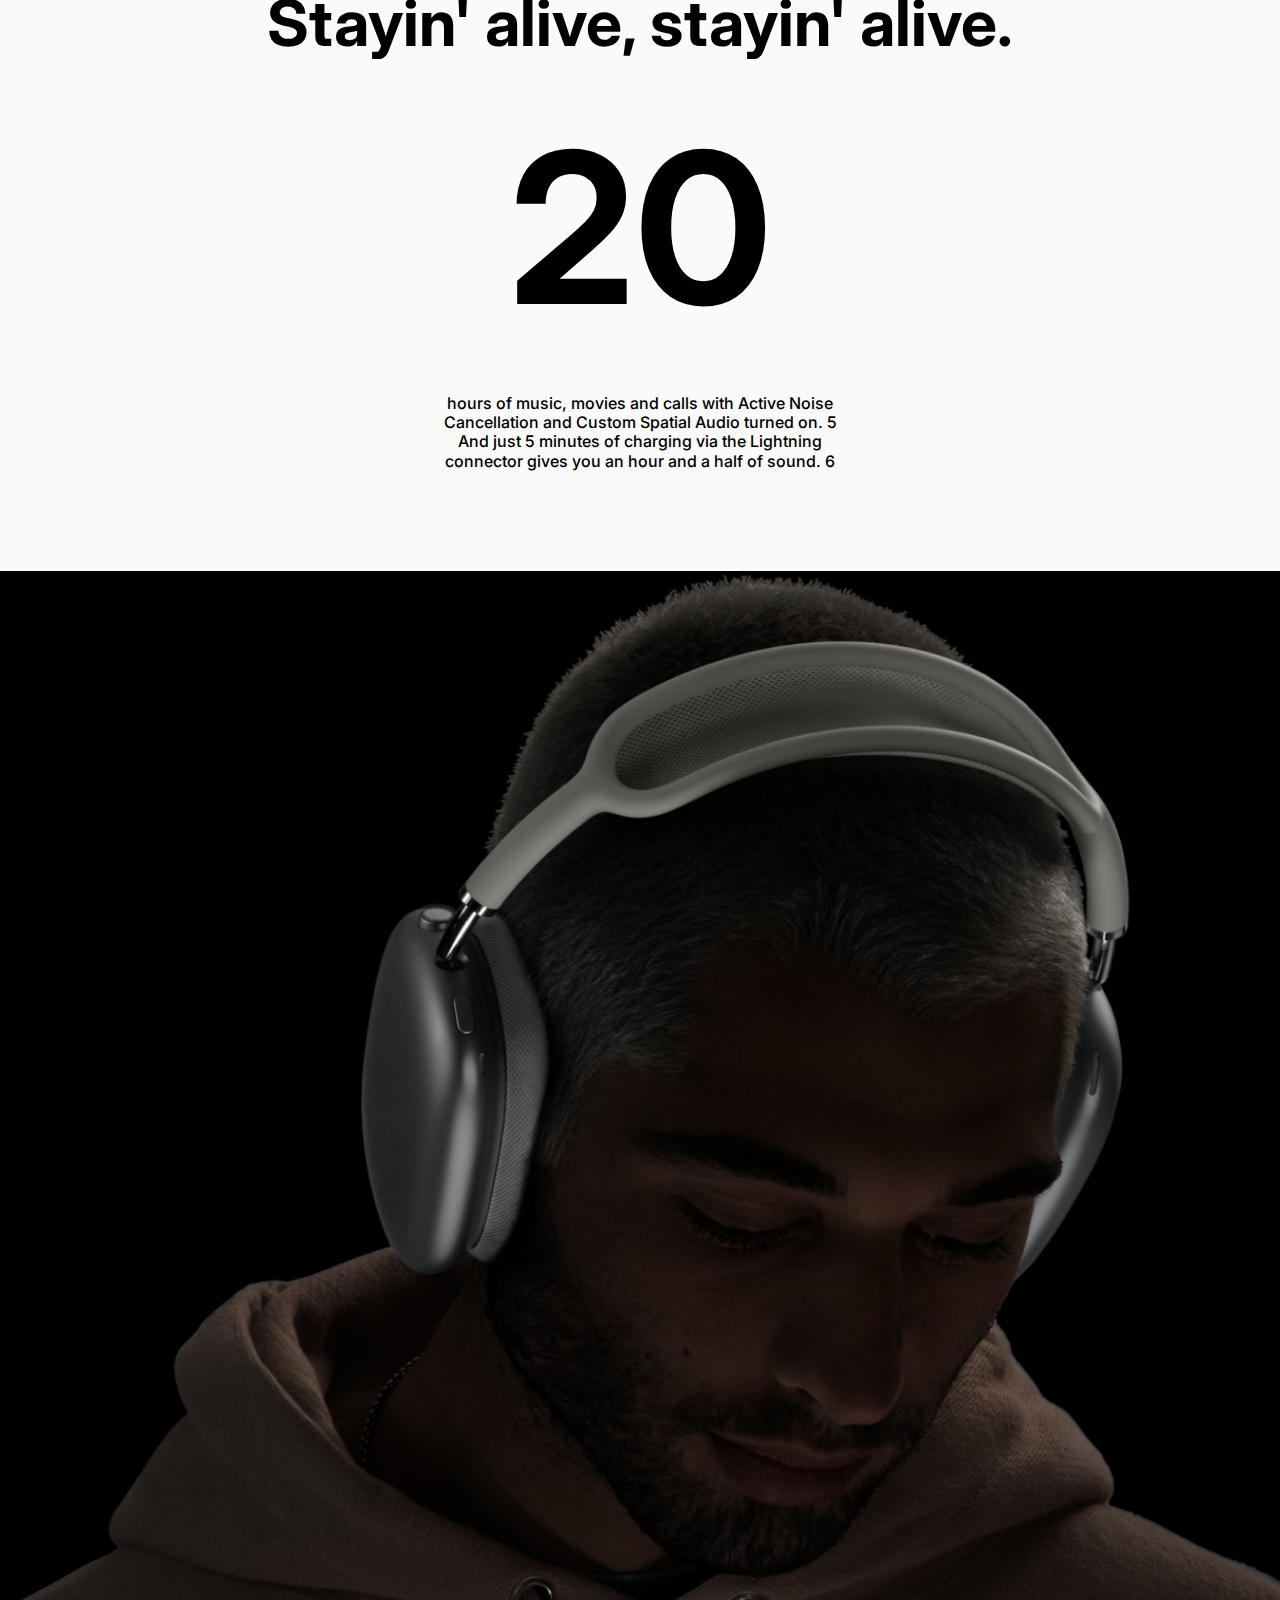
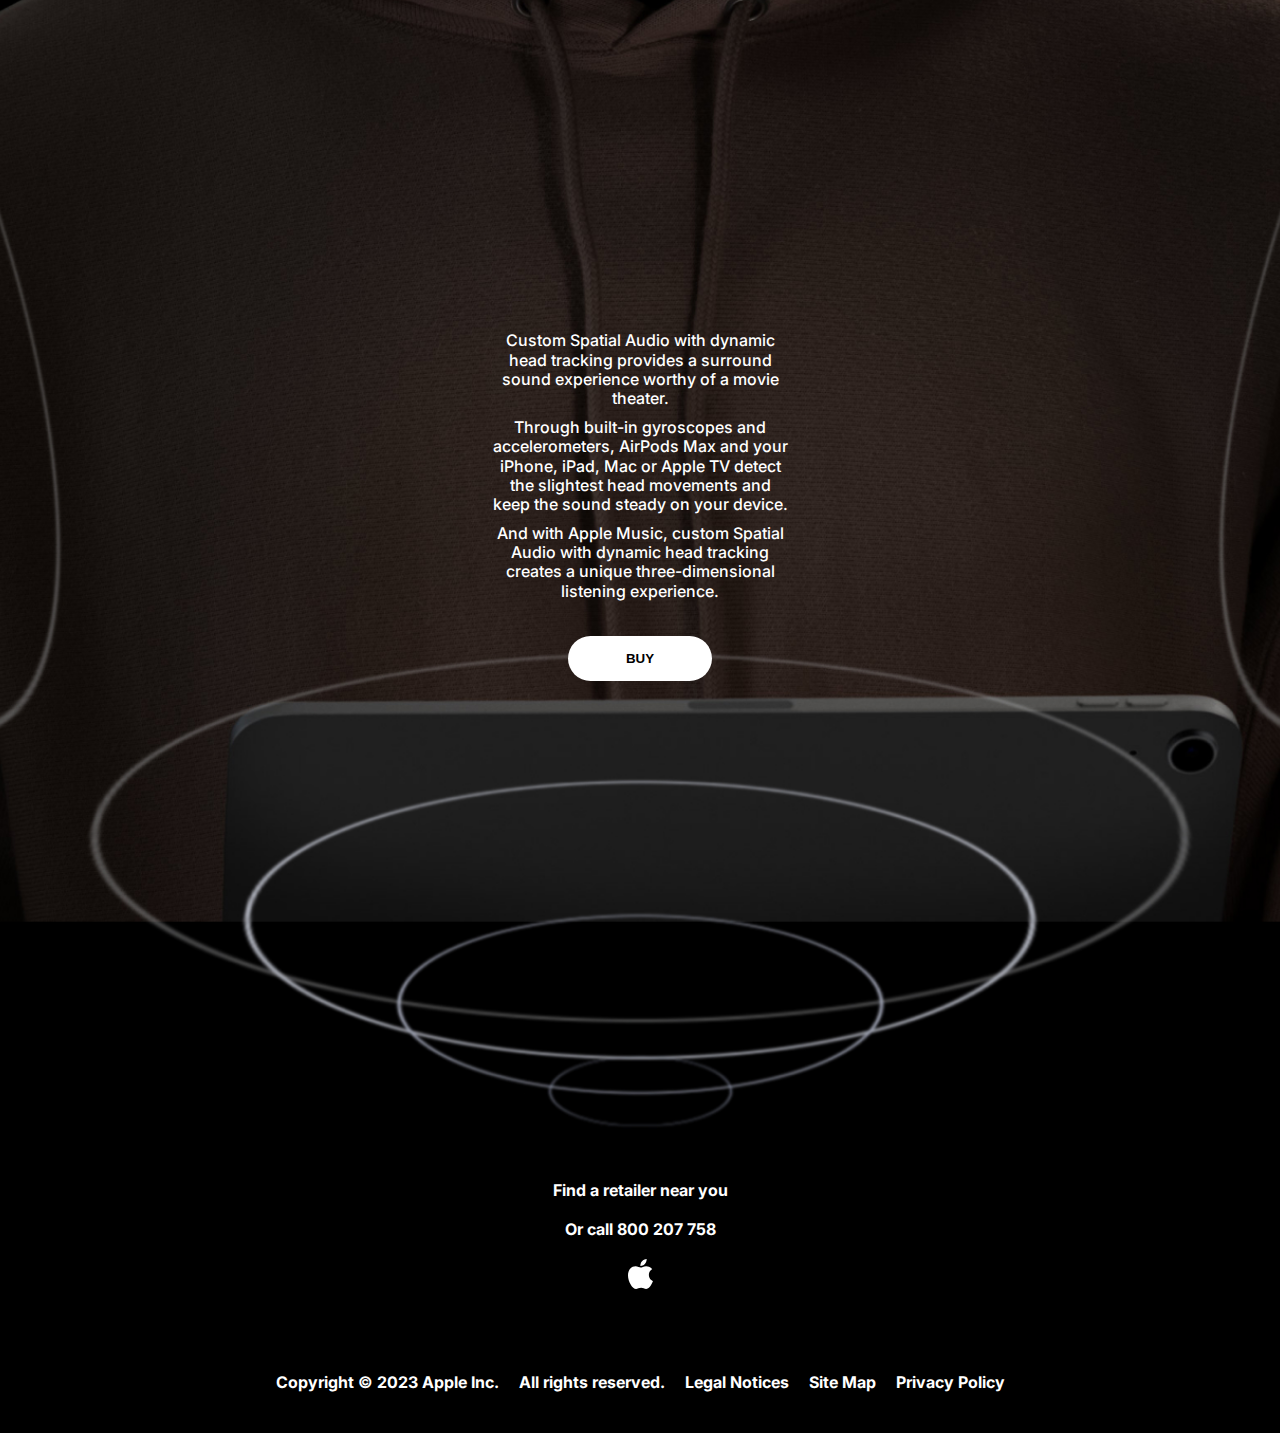
==== commit 105414b4: "adaptive header" ====
--- a/new project/index.html
+++ b/new project/index.html
@@ -34,7 +34,7 @@
               <li class="menu__item">
                 <a href="#" class="menu__link">Contact</a>
               </li>
-              <li class="menu__item">
+              <li class="menu__item menu__item-btn">
                 <button class="menu__btn">BUY</button>
               </li>
             </ul>
--- a/new project/css/style.css
+++ b/new project/css/style.css
@@ -274,16 +274,163 @@
   font-weight: 700;
 }
 
-
 .footer__text {
   padding: 20px 0;
 }
 
-
 .footer__list {
   padding-top: 80px;
   display: flex;
   justify-content: center;
   align-items: center;
-  gap: 0 20px;
-}
+  gap: 20px;
+  flex-wrap: wrap;
+}
+
+@media (max-width: 1469px) {
+  .header__content-images img {
+    max-width: 100%;
+  }
+  .title {
+    font-size: 180px;
+    transform: translate(129px, 29px);
+  }
+  .choose-color__list {
+    flex-wrap: wrap;
+  }
+}
+
+@media (max-width: 1349px) {
+  .title {
+    transform: none;
+    font-size: 140px;
+    padding-top: 20vh;
+    left: 0;
+    right: 0;
+    text-align: center;
+  }
+
+  .title--pod {
+    z-index: 1;
+  }
+
+  .title--m {
+    transform: none;
+  }
+
+  .title--s {
+    transform: none;
+  }
+
+  .title--ax {
+    transform: none;
+  }
+}
+
+@media (max-width: 930px) {
+  .title {
+    position: relative;
+    font-size: 100px;
+    padding-top: 0;
+  }
+
+  .title--m {
+    padding-left: 15px;
+  }
+}
+
+@media (max-width: 768px) {
+  .choose-color {
+    padding-bottom: 60px;
+  }
+
+  .choose-color__list {
+    gap: 16px;
+  }
+
+  .main__title {
+    font-size: 36px;
+  }
+
+  .composition {
+    margin-bottom: 60px;
+  }
+
+  .case {
+    padding: 60px 0;
+  }
+
+  .energy__title {
+    padding-top: 60px;
+    margin-bottom: 20px;
+  }
+
+  .energy__num {
+    font-size: 110px;
+    margin-bottom: 20px;
+  }
+
+  .title {
+    font-size: 58px;
+  }
+}
+
+@media (max-width: 560px) {
+  .choose-color__text {
+    margin-bottom: 40px;
+  }
+
+  .choose-color {
+    padding-bottom: 40px;
+  }
+
+  .case {
+    padding: 40px 0;
+  }
+
+  .composition__inner {
+    flex-wrap: wrap;
+    gap: 40px;
+    justify-content: center;
+  }
+
+  .composition__inner-text p {
+    width: 100%;
+  }
+
+  .menu__list {
+    flex-wrap: wrap;
+    gap: 20px 40px;
+  }
+
+  .menu__item-btn {
+    margin-left: auto;
+  }
+
+  .menu__item-btn button {
+    width: 250px;
+  }
+
+  .menu__item:first-child {
+    margin-left: auto;
+  }
+
+  .header__top {
+    align-items: flex-start;
+  }
+}
+
+@media (max-width: 414px) {
+  .main__title,
+  .choose-color__title {
+    font-size: 28px;
+  }
+
+  .energy__num {
+    font-size: 92px;
+  }
+
+  .case img {
+    max-width: 100%;
+  }
+}
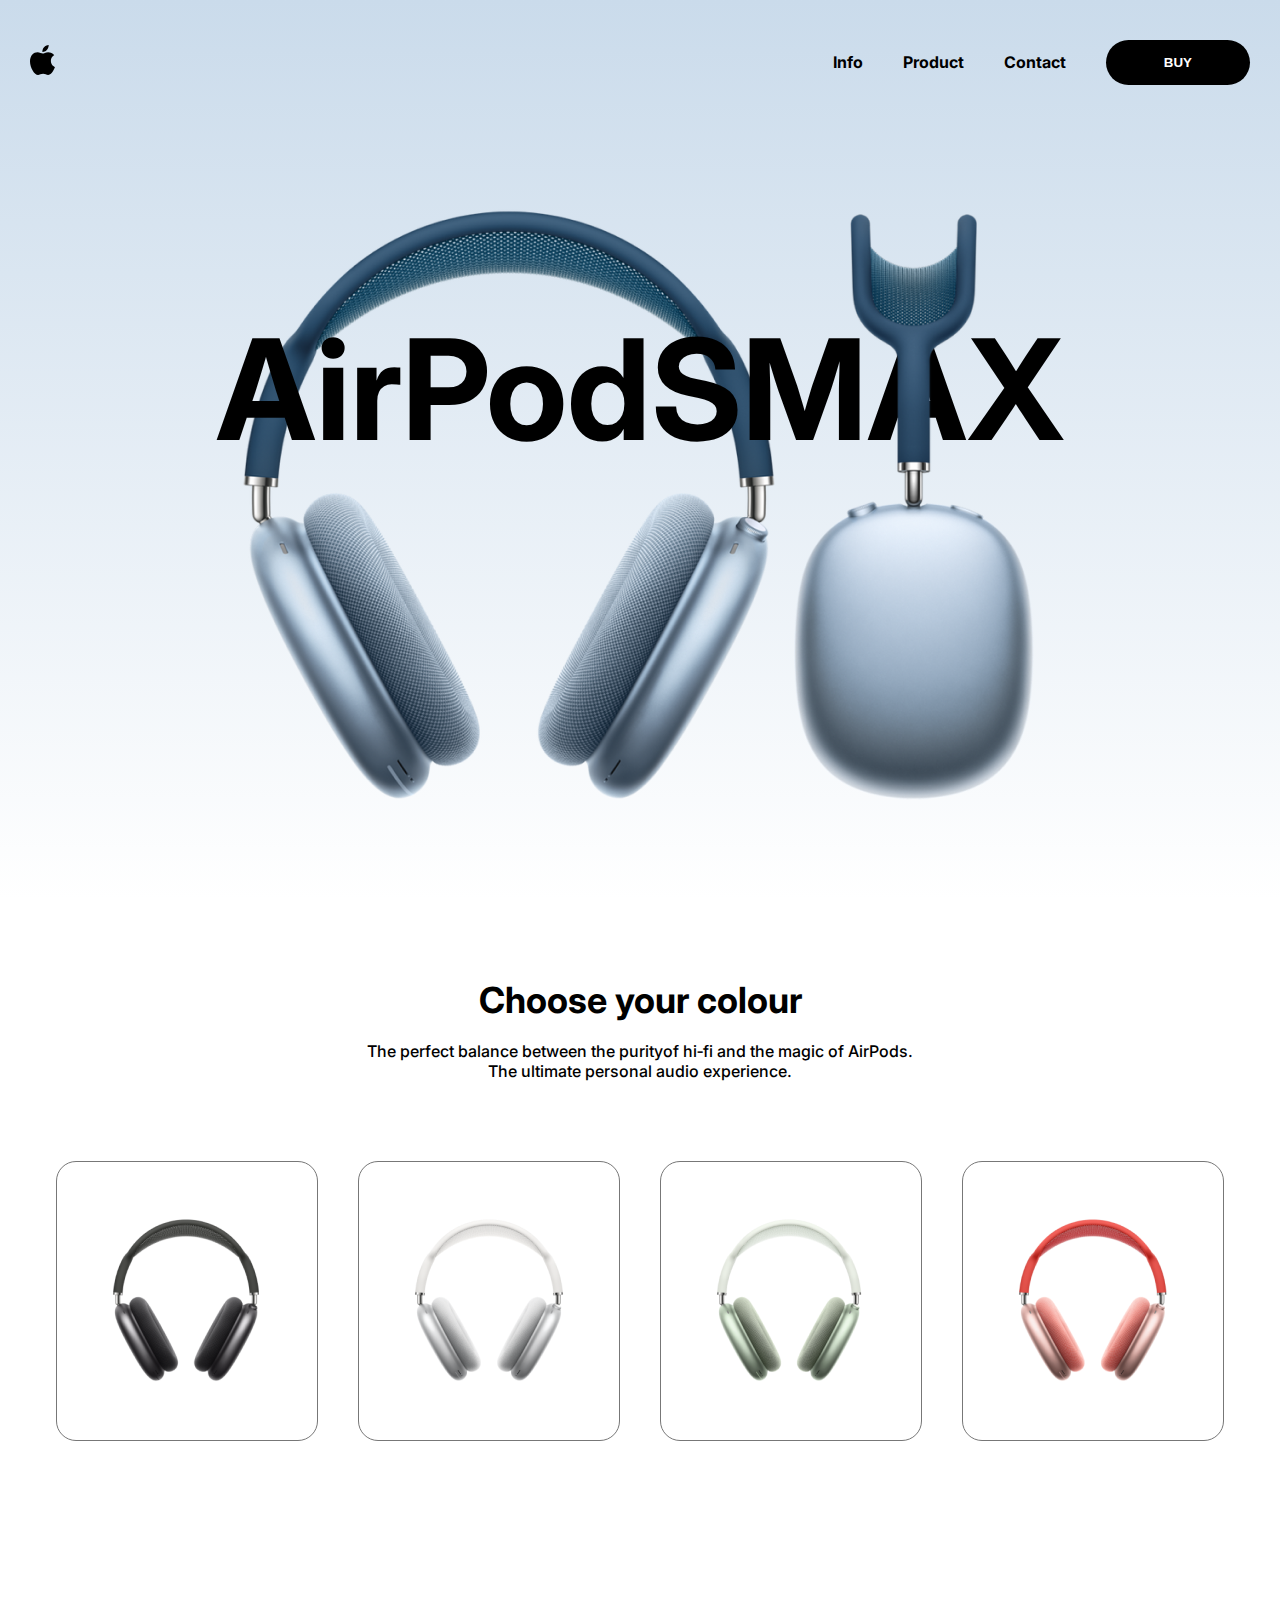
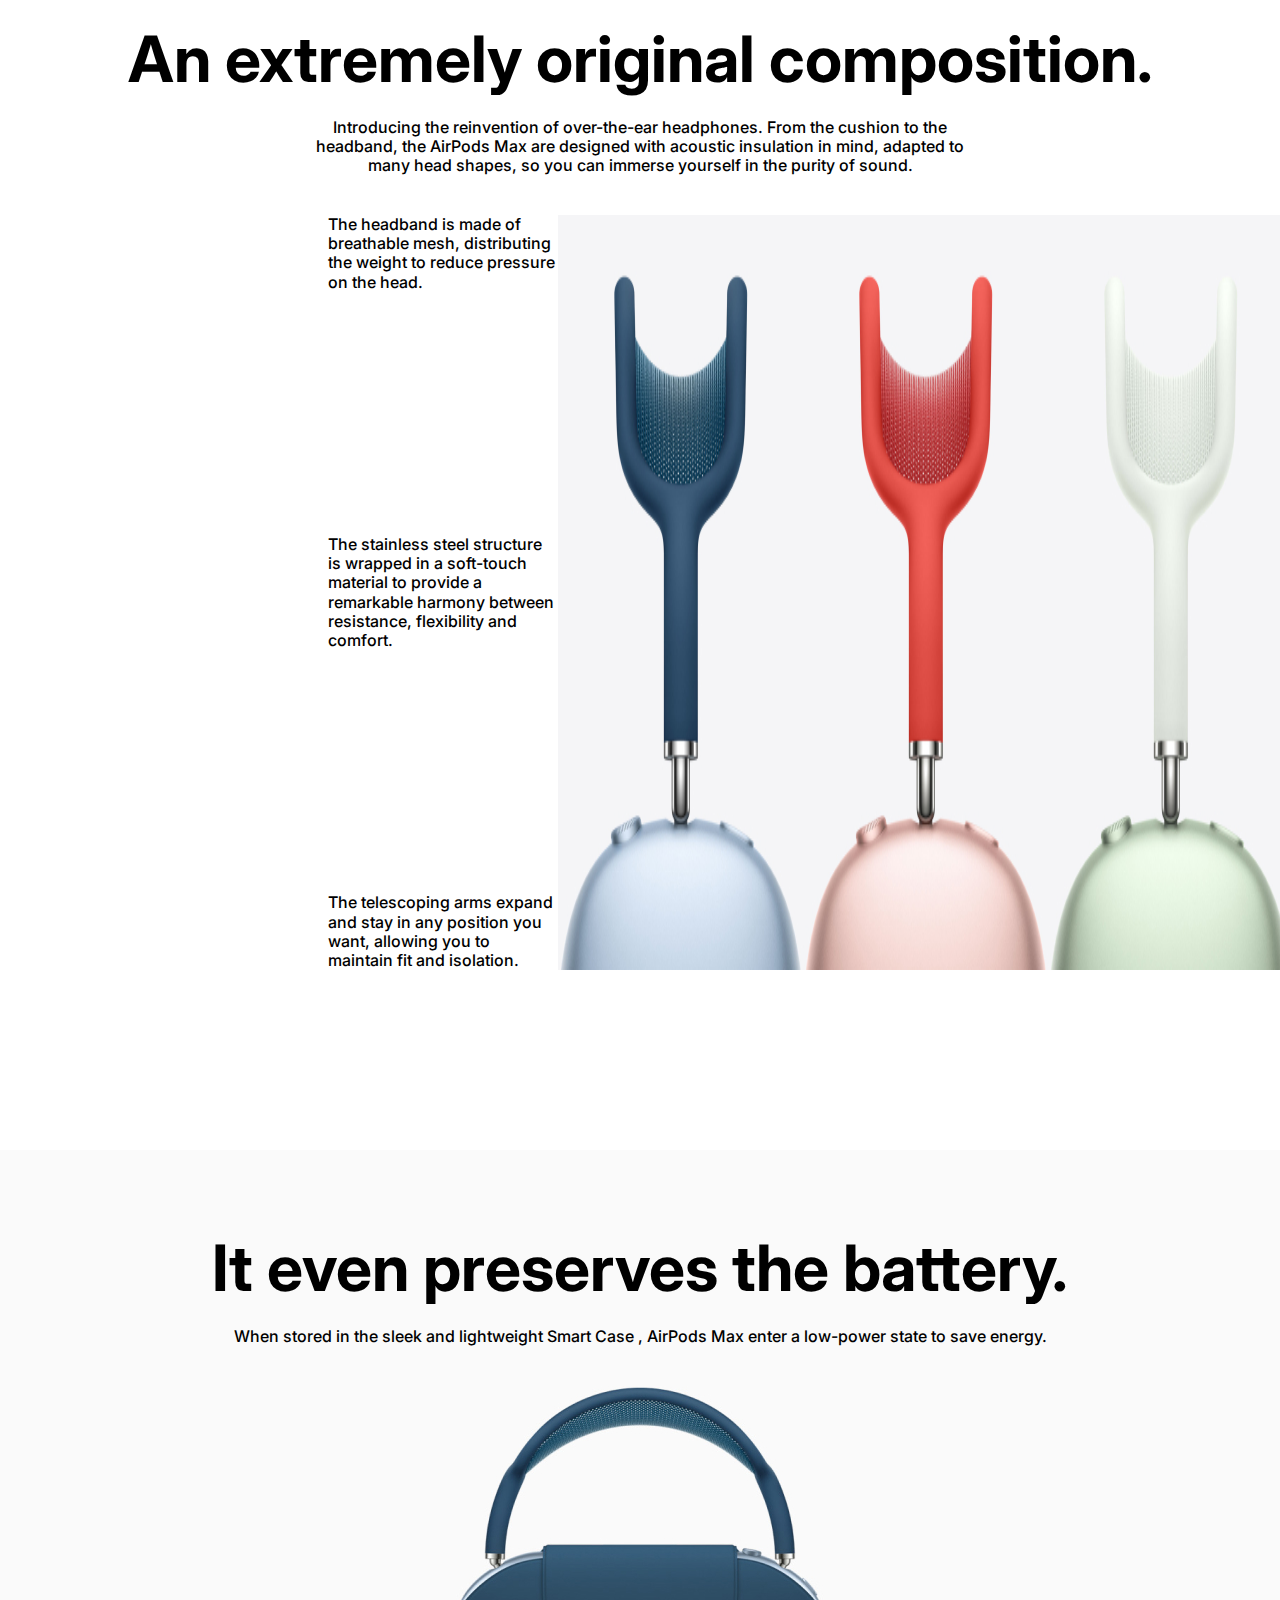
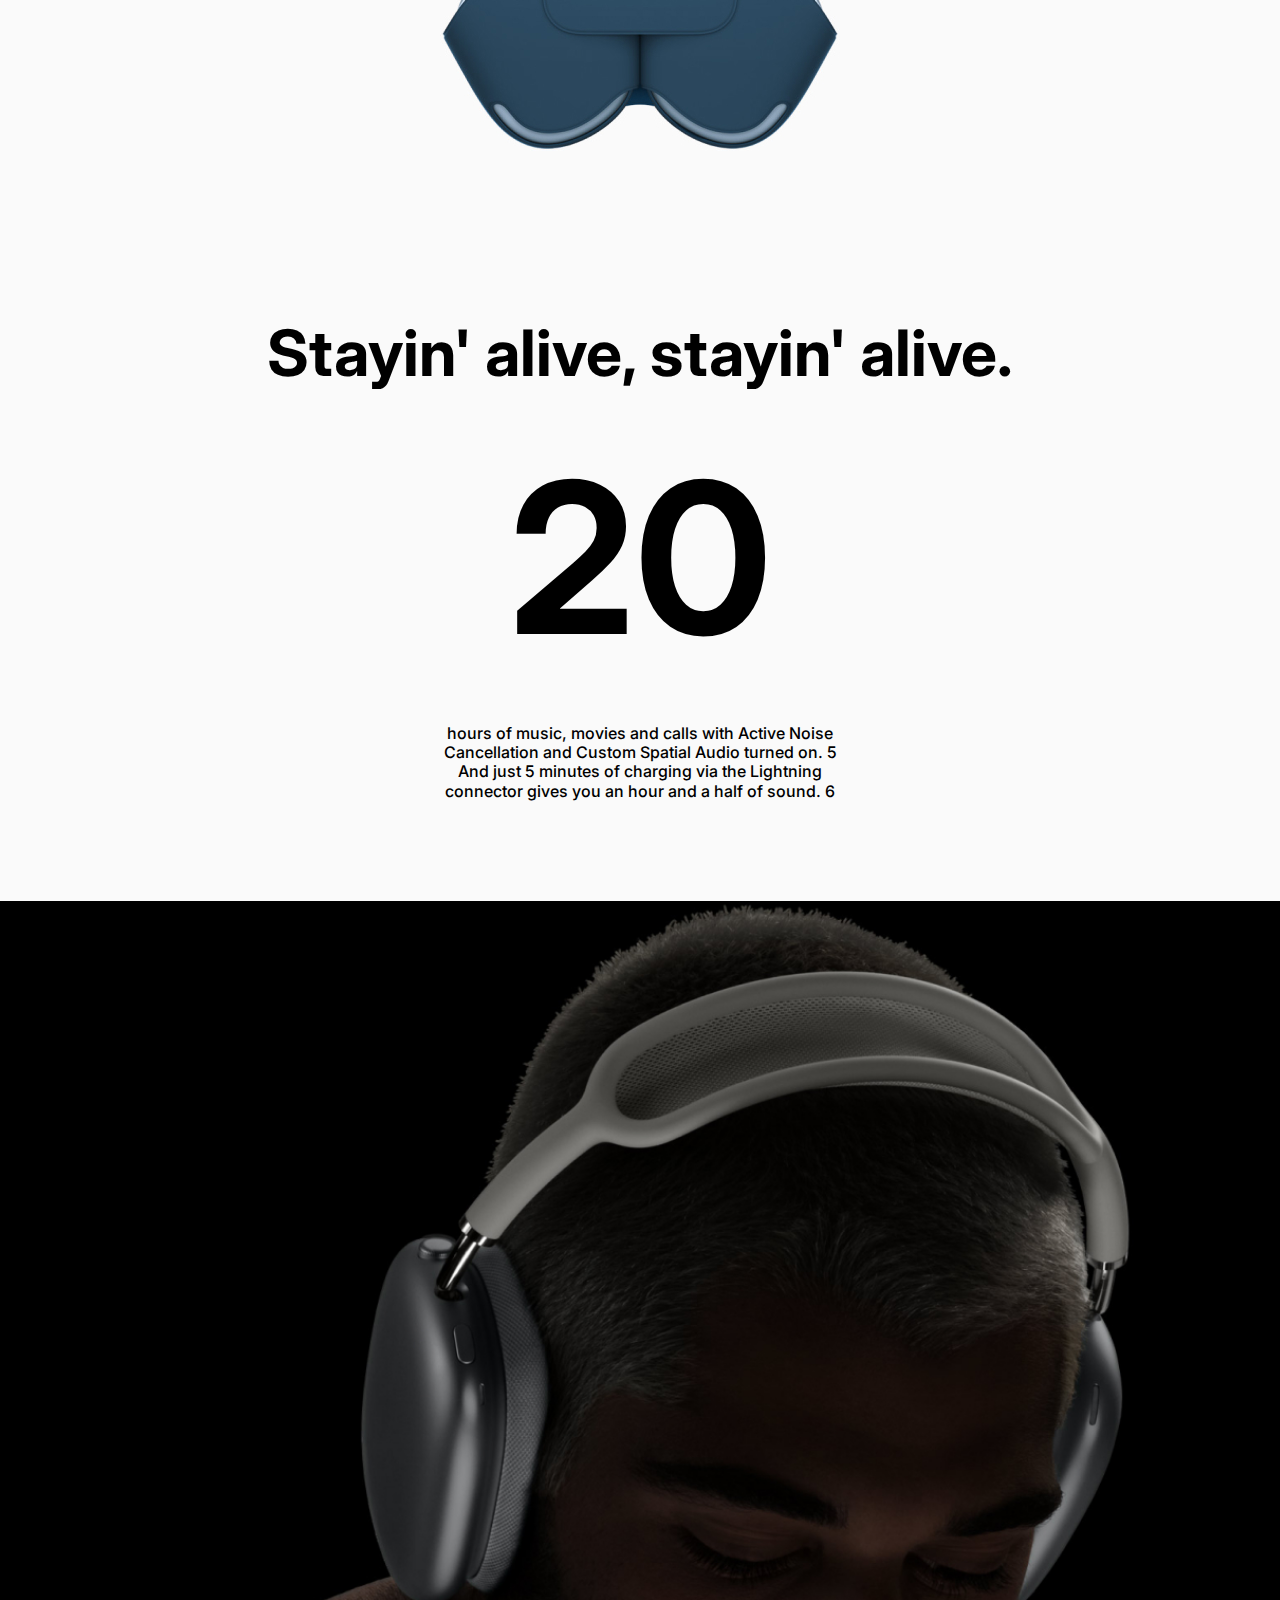
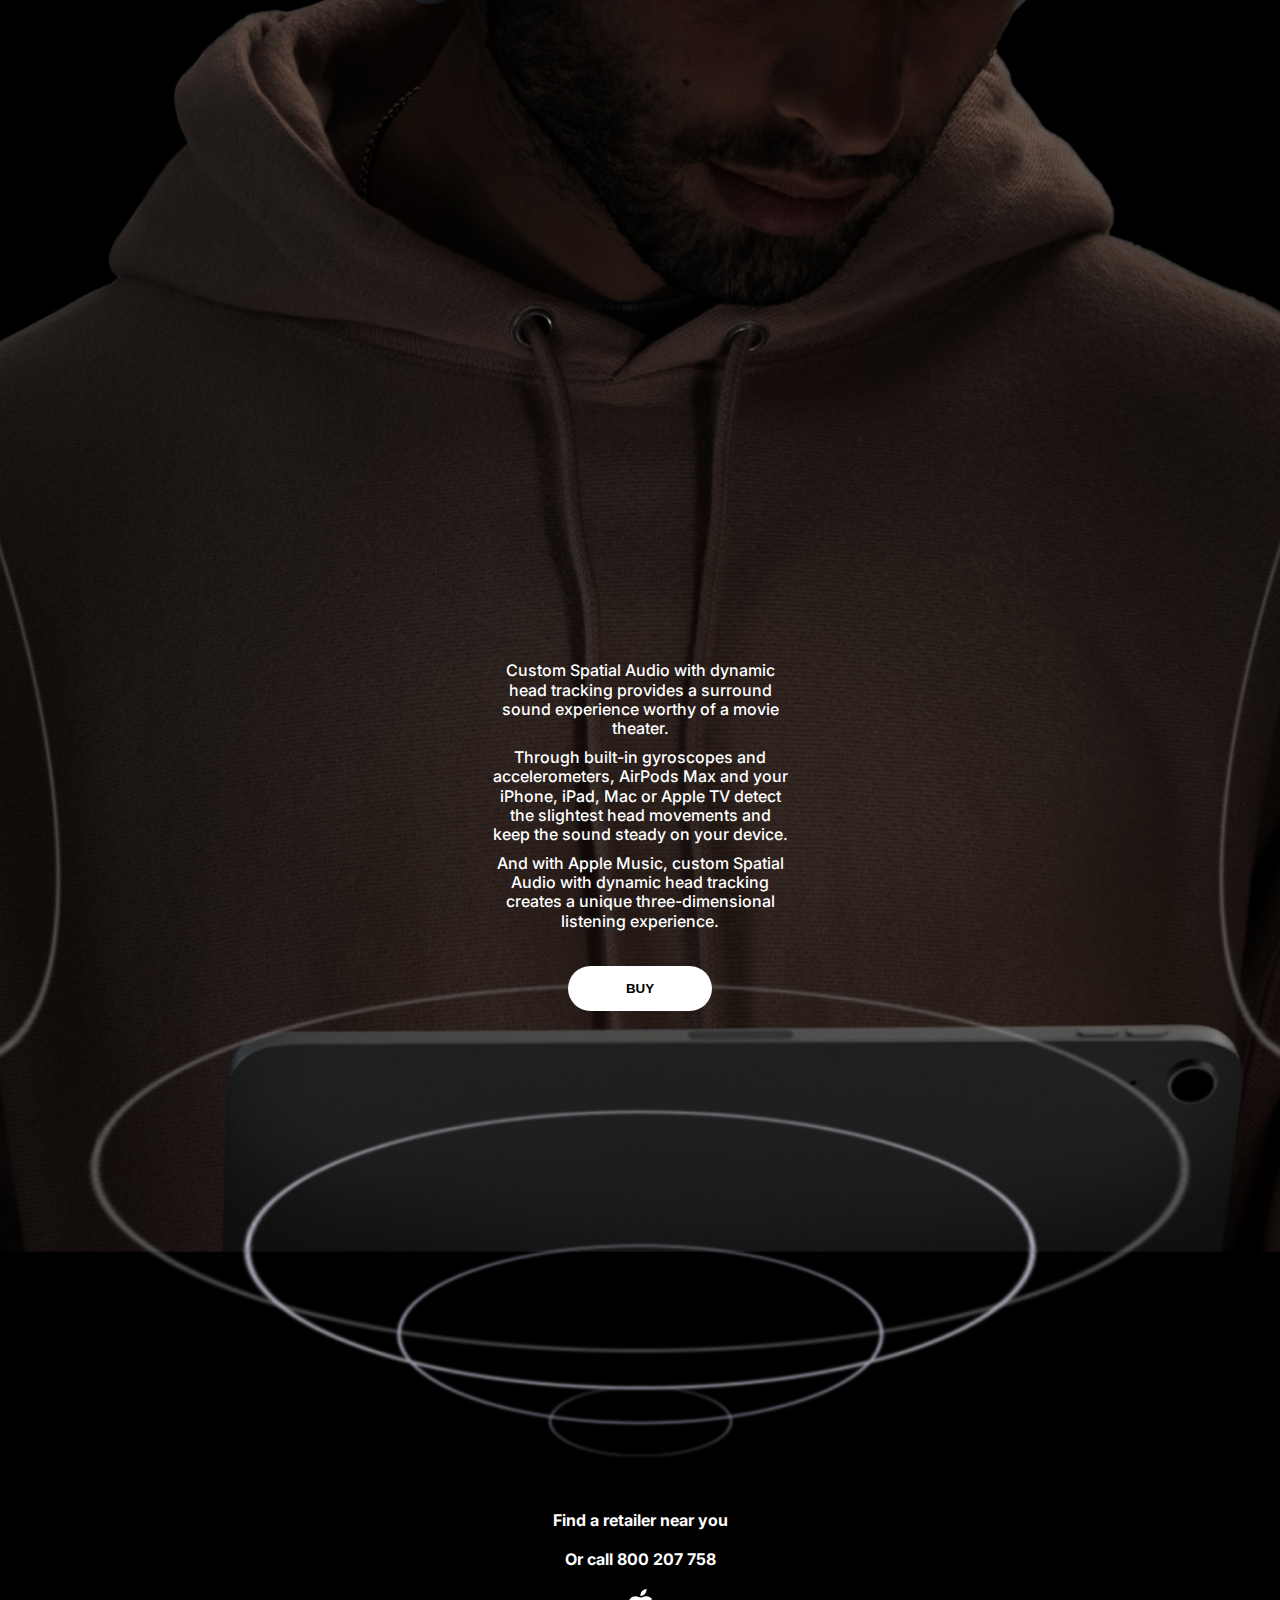
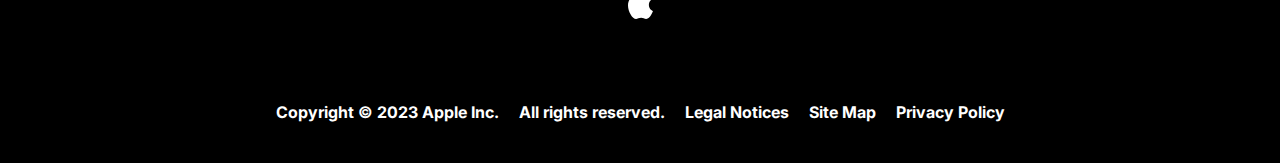
==== commit f3af78af: "add changes" ====
--- a/new project/index.html
+++ b/new project/index.html
@@ -47,11 +47,31 @@
             ><span class="title--m">M</span><span class="title--ax">AX</span>
           </h1>
           <div class="header__content-images">
-            <!-- <img src="images/airpods-black.png" alt="" /> -->
-            <img src="images/airpods-blue.png" alt="" />
-            <!-- <img src="images/airpods-green.png" alt="" />
-            <img src="images/airpods-red.png" alt="" />
-            <img src="images/airpods-white.png" alt="" /> -->
+            <img
+              class="content__item color--black"
+              src="images/airpods-black.png"
+              alt="airpods"
+            />
+            <img
+              class="content__item content__item-active color--blue"
+              src="images/airpods-blue.png"
+              alt="airpods"
+            />
+            <img
+              class="content__item color--green"
+              src="images/airpods-green.png"
+              alt="airpods"
+            />
+            <img
+              class="content__item color-red"
+              src="images/airpods-red.png"
+              alt="airpods"
+            />
+            <img
+              class="content__item color-white"
+              src="images/airpods-white.png"
+              alt="airpods"
+            />
           </div>
         </div>
       </div>
@@ -65,21 +85,24 @@
             AirPods. The ultimate personal audio experience.
           </p>
           <div class="choose-color__list">
-            <button class="choose__color-btn">
+            <button class="choose__color-btn" data-button="color--black">
               <img src="images/btn-black.png" alt="AirPods" />
             </button>
-            <button class="choose__color-btn">
+            <button class="choose__color-btn" data-button="color--white">
               <img src="images/btn-white.png" alt="AirPods" />
             </button>
-            <button class="choose__color-btn">
+            <button class="choose__color-btn" data-button="color--green">
               <img src="images/btn-green.png" alt="AirPods" />
             </button>
-            <button class="choose__color-btn">
+            <button class="choose__color-btn" data-button="color--red">
               <img src="images/btn-red.png" alt="AirPods" />
             </button>
-            <!-- <button class="choose__color-btn">
+            <button
+              class="choose__color-btn choose__color-btn--active"
+              data-button="color--blue"
+            >
               <img src="images/btn-blue.png" alt="AirPods" />
-            </button> -->
+            </button>
           </div>
         </div>
       </section>
@@ -110,11 +133,31 @@
                 allowing you to maintain fit and isolation.
               </p>
             </div>
-            <img src="images/side-blue.jpg" alt="side" />
-            <!-- <img src="images/side-red.jpg" alt="side">
-            <img src="images/side-green.jpg" alt="side">
-            <img src="images/airpods-white.png" alt="side">
-            <img src="images/btn-black.png" alt="side"> -->
+            <img
+              class="content-item color--blue content-item__active"
+              src="images/side-blue.jpg"
+              alt="side"
+            />
+            <img
+              class="content-item color--red"
+              src="images/side-red.jpg"
+              alt="side"
+            />
+            <img
+              class="content-item color--green"
+              src="images/side-green.jpg"
+              alt="side"
+            />
+            <img
+              class="content-item color-white-"
+              src="images/airpods-white.png"
+              alt="side"
+            />
+            <img
+              class="content-item color--black"
+              src="images/btn-black.png"
+              alt="side"
+            />
           </div>
         </div>
       </section>
--- a/new project/css/style.css
+++ b/new project/css/style.css
@@ -42,6 +42,14 @@
   font-size: 64px;
   font-weight: 700;
   margin-bottom: 20px;
+}
+
+.content__item {
+  display: none;
+}
+
+.content__item.content__item-active {
+  display: inline-block;
 }
 
 .header {
@@ -144,6 +152,10 @@
   border-radius: 20px;
   border: 1px solid #777;
   padding: 50px 55px;
+}
+
+.choose__color-btn--active {
+  display: none;
 }
 
 .composition {
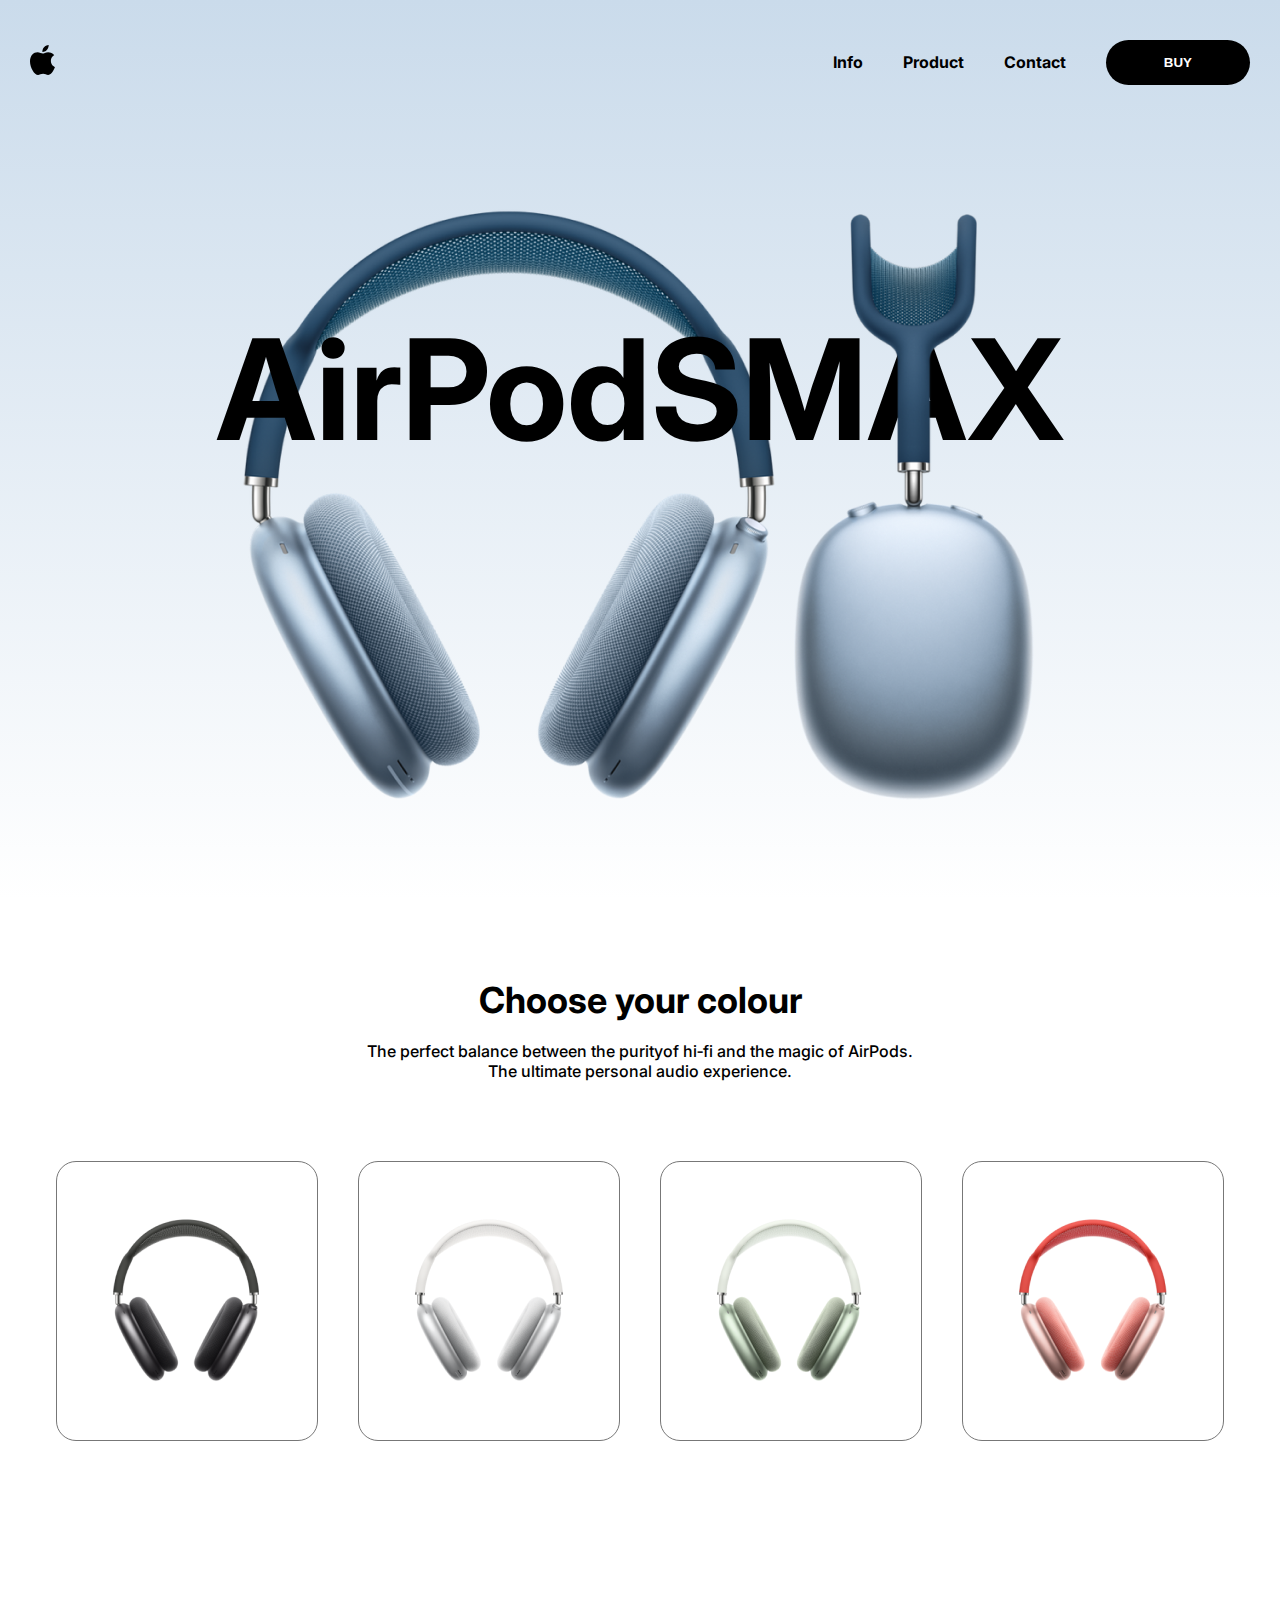
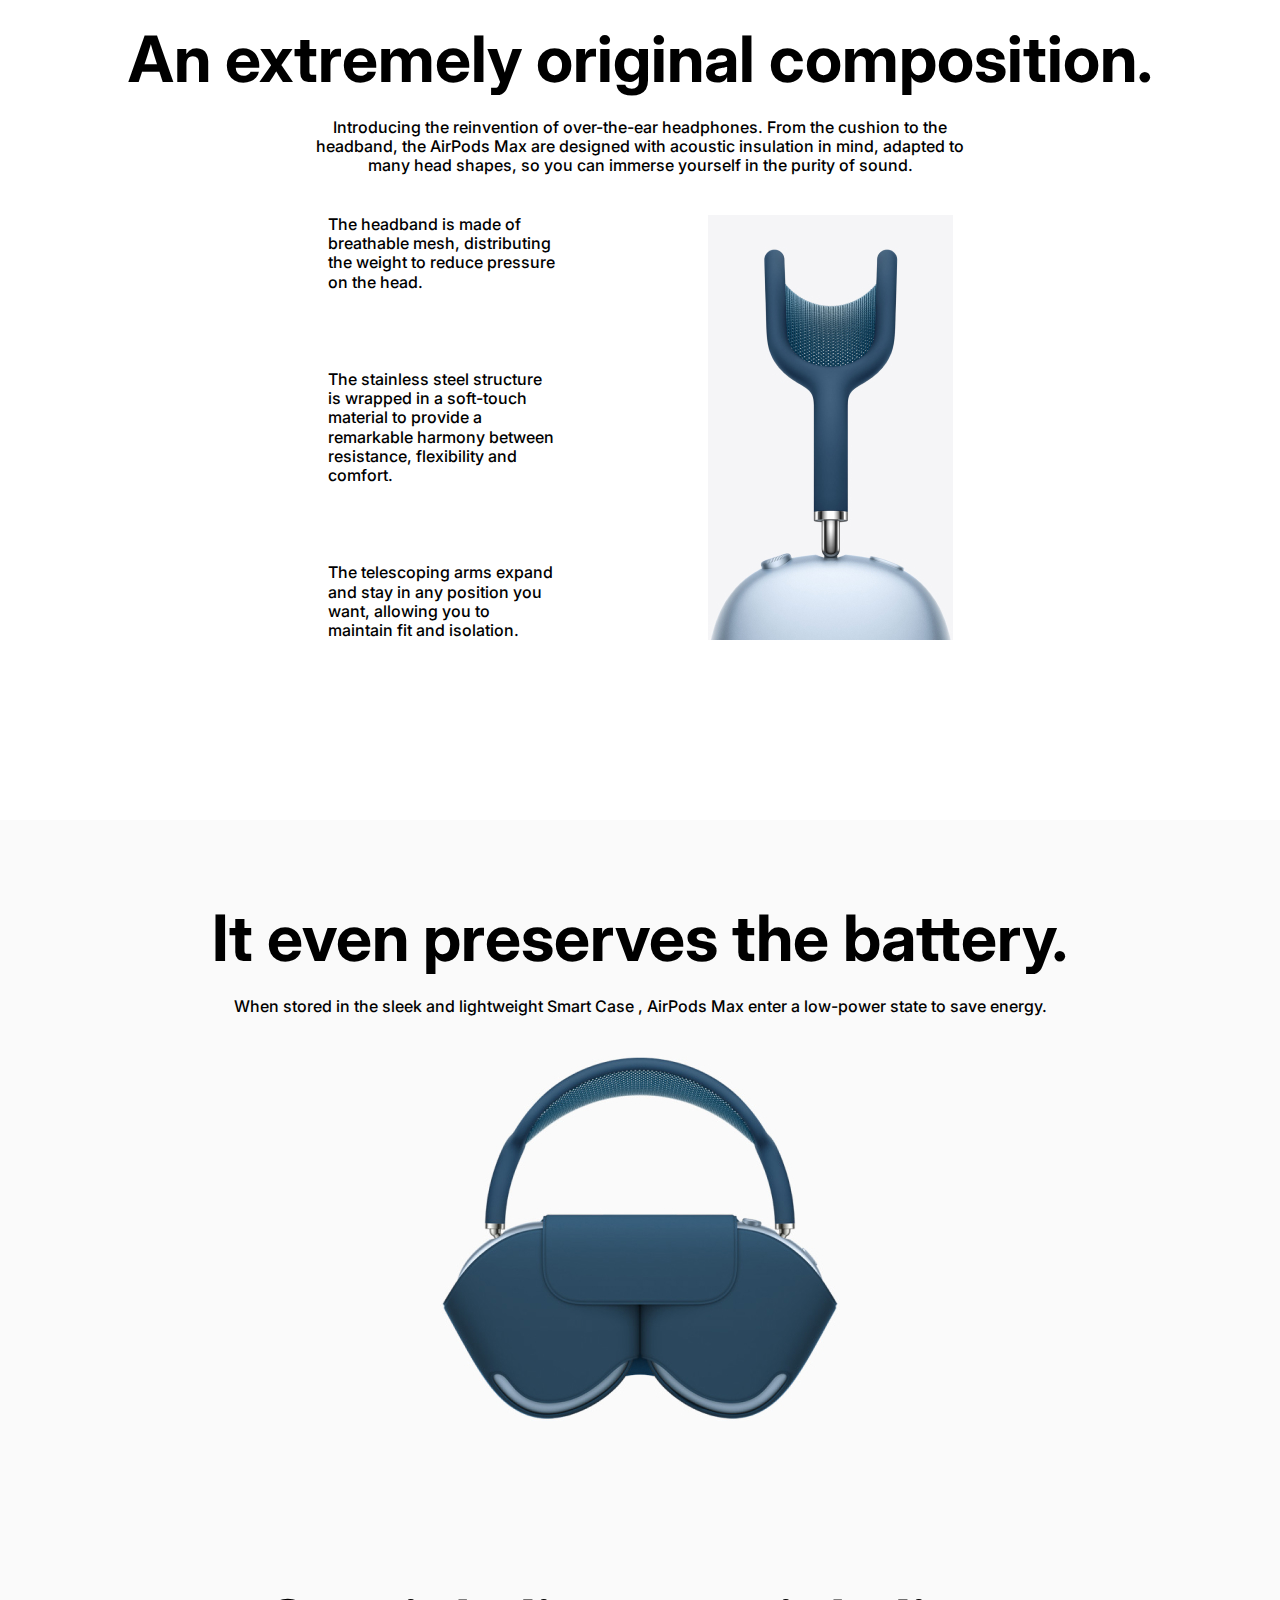
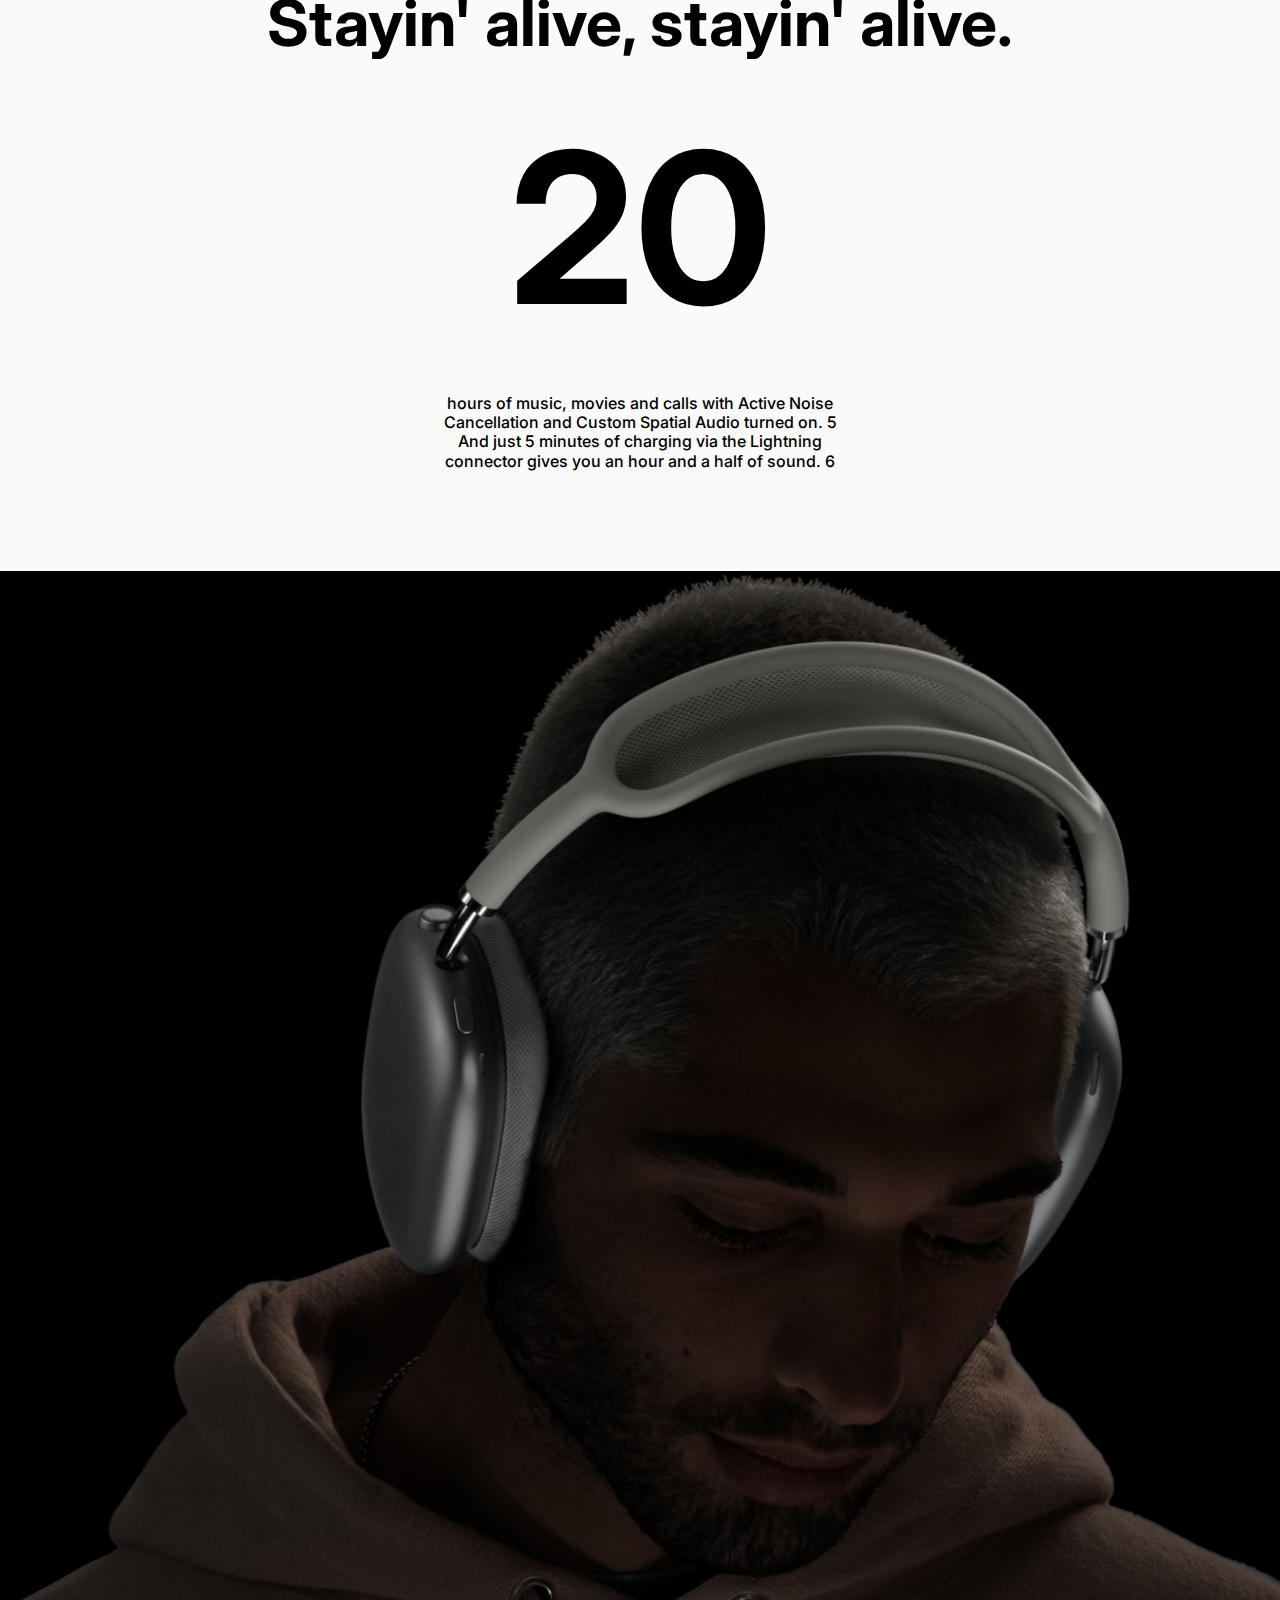
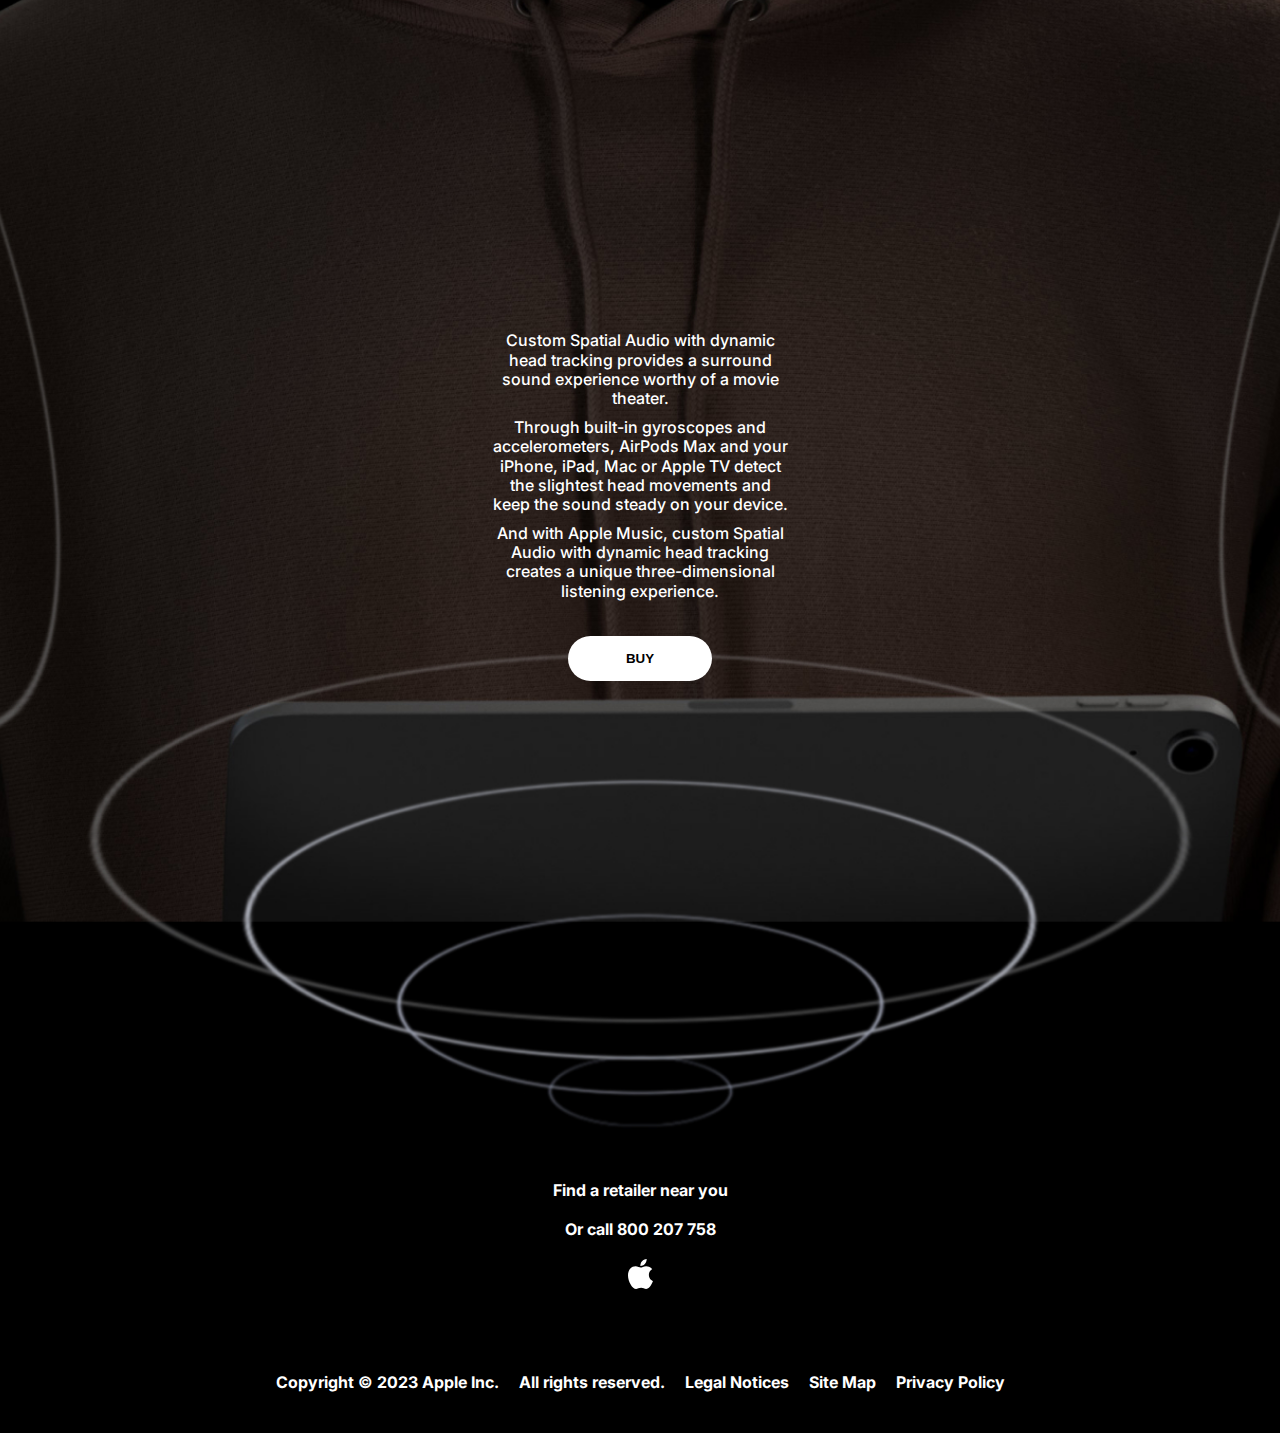
==== commit 20113d90: "add js" ====
--- a/new project/index.html
+++ b/new project/index.html
@@ -48,27 +48,27 @@
           </h1>
           <div class="header__content-images">
             <img
-              class="content__item color--black"
+              class="content-item color--black"
               src="images/airpods-black.png"
               alt="airpods"
             />
             <img
-              class="content__item content__item-active color--blue"
+              class="content-item content-item__active color--blue"
               src="images/airpods-blue.png"
               alt="airpods"
             />
             <img
-              class="content__item color--green"
+              class="content-item color--green"
               src="images/airpods-green.png"
               alt="airpods"
             />
             <img
-              class="content__item color-red"
+              class="content-item color-red"
               src="images/airpods-red.png"
               alt="airpods"
             />
             <img
-              class="content__item color-white"
+              class="content-item color-white"
               src="images/airpods-white.png"
               alt="airpods"
             />
@@ -170,11 +170,31 @@
             When stored in the sleek and lightweight Smart Case , AirPods Max
             enter a low-power state to save energy.
           </p>
-          <img src="images/case-blue.jpg" alt="case" />
-          <!-- <img src="images/case-red.jpg" alt="case">
-          <img src="images/case-green.jpg" alt="case">
-          <img src="images/case-white.jpg" alt="case">
-          <img src="images/case-black.jpg" alt="case"> -->
+          <img
+            class="content-item color--blue content-item__active"
+            src="images/case-blue.jpg"
+            alt="case"
+          />
+          <img
+            class="content-item color--red"
+            src="images/case-red.jpg"
+            alt="case"
+          />
+          <img
+            class="content-item color--green"
+            src="images/case-green.jpg"
+            alt="case"
+          />
+          <img
+            class="content-item color-white-"
+            src="images/case-white.jpg"
+            alt="case"
+          />
+          <img
+            class="content-item color--black"
+            src="images/case-black.jpg"
+            alt="case"
+          />
           <h2 class="energy__title main__title">
             Stayin' alive, stayin' alive.
           </h2>
--- a/new project/css/style.css
+++ b/new project/css/style.css
@@ -44,11 +44,11 @@
   margin-bottom: 20px;
 }
 
-.content__item {
+.content-item {
   display: none;
 }
 
-.content__item.content__item-active {
+.content-item.content-item__active {
   display: inline-block;
 }
 
@@ -92,8 +92,28 @@
   right: 0;
   bottom: 0;
   width: 100%;
+
+  z-index: -2;
+}
+
+.header__content-images:has(.content-item__active.color--blue)::before {
   background: linear-gradient(180deg, #cadbeb 0%, rgba(235, 235, 235, 0) 100%);
-  z-index: -2;
+}
+
+.header__content-images:has(.content-item__active.color--red)::before {
+  background: linear-gradient(180deg, #f3d6d1 0%, rgba(235, 235, 235, 0) 100%);
+}
+
+.header__content-images:has(.content-item__active.color--green)::before {
+  background: linear-gradient(180deg, #ddead9 0%, rgba(235, 235, 235, 0) 100%);
+}
+
+.header__content-images:has(.content-item__active.color--white)::before {
+  background: linear-gradient(180deg, #fafafa 0%, rgba(235, 235, 235, 0) 100%);
+}
+
+.header__content-images:has(.content-item__active.color--black)::before {
+  background: linear-gradient(180deg, #b6b6b6 0%, rgba(235, 235, 235, 0) 100%);
 }
 
 .title {
